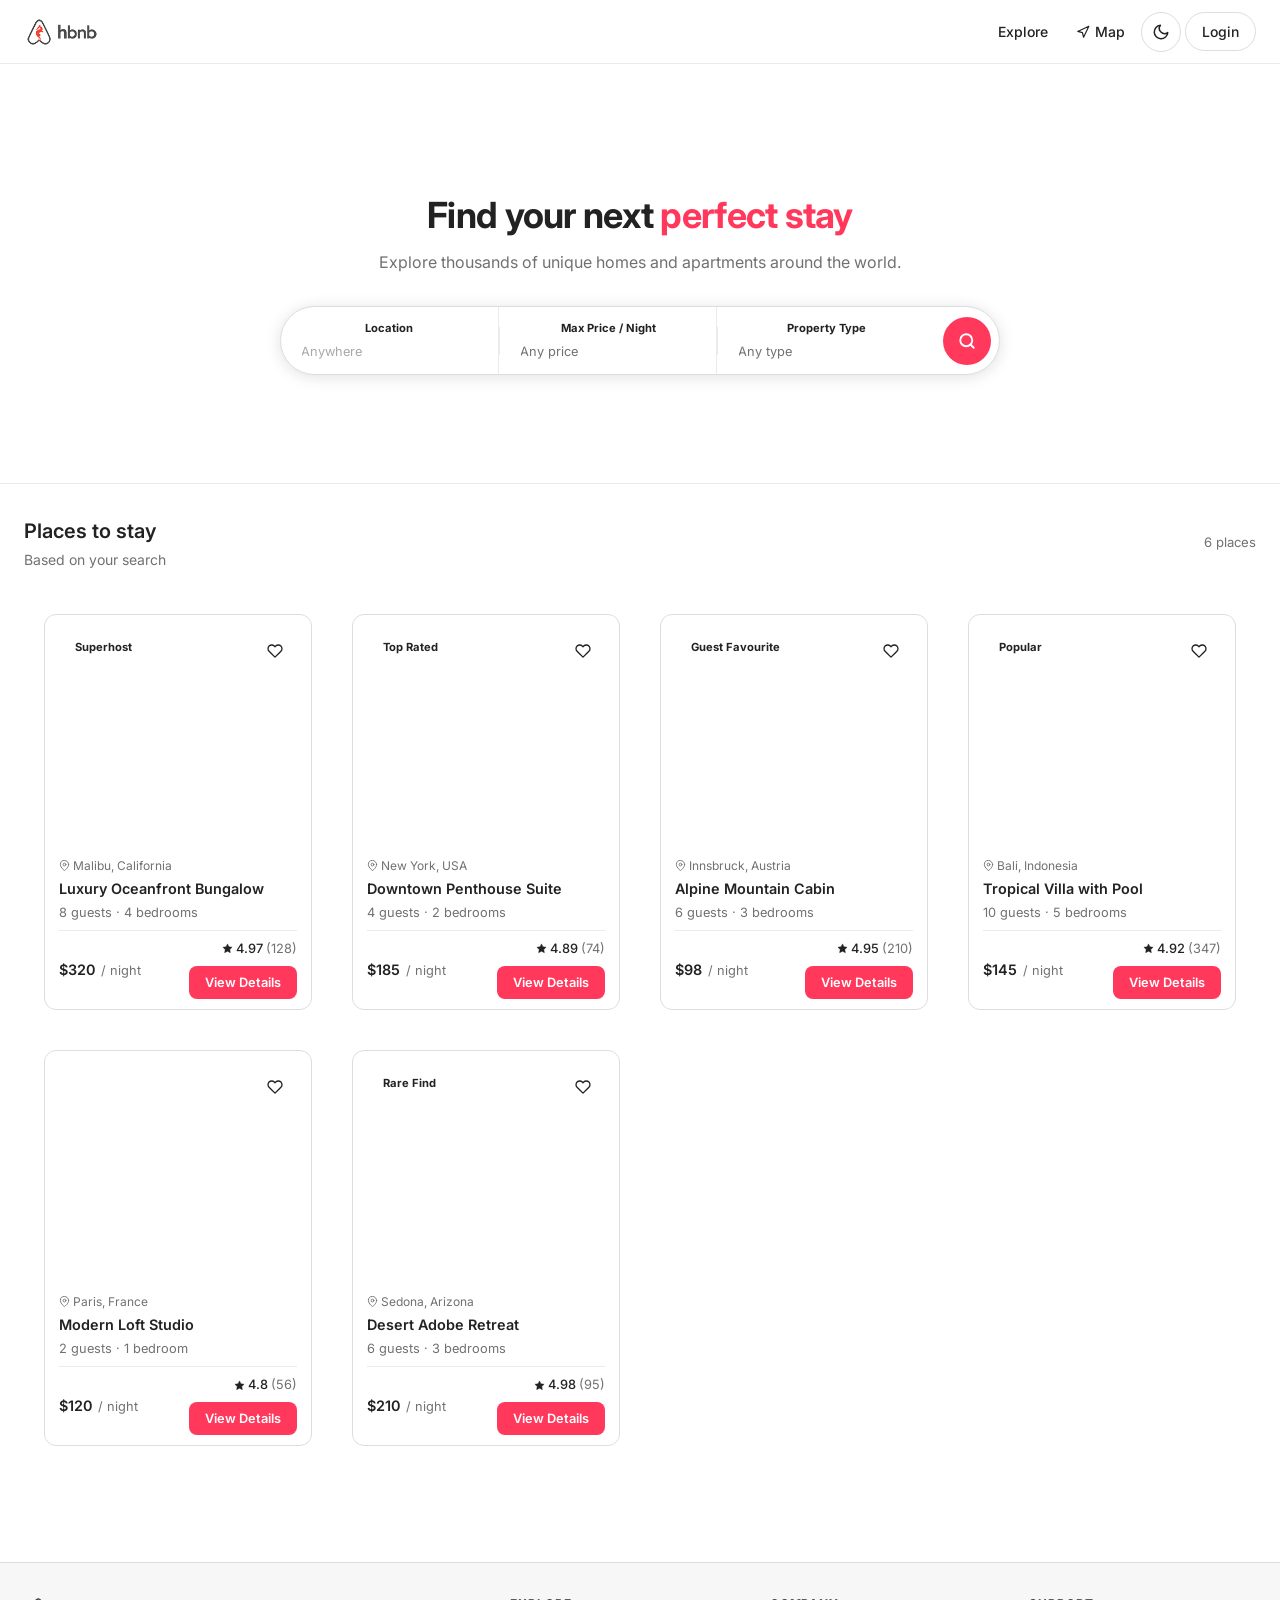
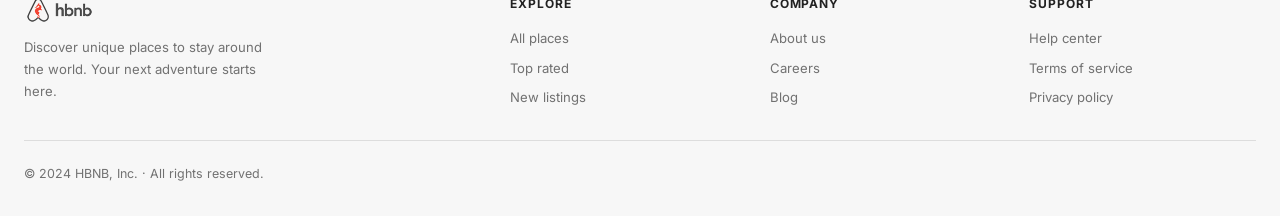
==== part4/index.html @ 0fd35850 "Add styles for Clean Airbnb-style Design System with Light and Dark Mode support and adding a map fe" ====
<!DOCTYPE html>
<html lang="en" data-theme="light">
<head>
    <meta charset="UTF-8">
    <meta name="viewport" content="width=device-width, initial-scale=1.0">
    <meta name="description" content="Discover and book unique places to stay around the world. Find your perfect vacation rental with HBNB.">
    <title>HBNB &mdash; Find Your Perfect Stay</title>
    <link rel="icon" type="image/png" href="images/icon.png">
    <link rel="stylesheet" href="styles.css">
</head>
<body>

    <!-- ===== HEADER ===== -->
    <header>
        <div class="header-inner">
            <a href="index.html" aria-label="HBNB Home">
                <img src="images/logo.png" alt="HBNB Logo" class="logo">
            </a>
            <nav aria-label="Main navigation">
                <a href="index.html">Explore</a>
                <a href="map.html" style="display:flex;align-items:center;gap:0.3rem;">
                    <svg xmlns="http://www.w3.org/2000/svg" width="14" height="14" viewBox="0 0 24 24" fill="none" stroke="currentColor" stroke-width="2" stroke-linecap="round" stroke-linejoin="round"><polygon points="3 11 22 2 13 21 11 13 3 11"/></svg>
                    Map
                </a>
                <button class="theme-toggle" id="theme-toggle" aria-label="Toggle dark mode" title="Toggle dark/light mode">
                    <!-- Sun / Moon icon swapped by JS -->
                    <svg id="icon-moon" xmlns="http://www.w3.org/2000/svg" width="18" height="18" viewBox="0 0 24 24" fill="none" stroke="currentColor" stroke-width="2" stroke-linecap="round" stroke-linejoin="round"><path d="M21 12.79A9 9 0 1 1 11.21 3 7 7 0 0 0 21 12.79z"/></svg>
                    <svg id="icon-sun" xmlns="http://www.w3.org/2000/svg" width="18" height="18" viewBox="0 0 24 24" fill="none" stroke="currentColor" stroke-width="2" stroke-linecap="round" stroke-linejoin="round" style="display:none;"><circle cx="12" cy="12" r="5"/><line x1="12" y1="1" x2="12" y2="3"/><line x1="12" y1="21" x2="12" y2="23"/><line x1="4.22" y1="4.22" x2="5.64" y2="5.64"/><line x1="18.36" y1="18.36" x2="19.78" y2="19.78"/><line x1="1" y1="12" x2="3" y2="12"/><line x1="21" y1="12" x2="23" y2="12"/><line x1="4.22" y1="19.78" x2="5.64" y2="18.36"/><line x1="18.36" y1="5.64" x2="19.78" y2="4.22"/></svg>
                </button>
                <a href="login.html" class="login-button">Login</a>
            </nav>
        </div>
    </header>

    <!-- ===== HERO ===== -->
    <section class="hero" aria-label="Search section">
        <!-- Low-opacity background image -->
        <div class="hero-bg" role="presentation" aria-hidden="true"></div>

        <div class="hero-content">
            <h1>Find your next <span>perfect stay</span></h1>
            <p>Explore thousands of unique homes and apartments around the world.</p>

            <!-- Centered Search / Filter Bar -->
            <section id="filter" aria-label="Search and filter places">
                <div class="filter-group">
                    <label for="location-filter">Location</label>
                    <input type="text" id="location-filter" placeholder="Anywhere" aria-label="Location">
                </div>
                <div class="filter-divider" role="separator"></div>
                <div class="filter-group">
                    <label for="price-filter">Max Price / Night</label>
                    <select id="price-filter" aria-label="Maximum price per night">
                        <option value="all">Any price</option>
                        <option value="50">Up to $50</option>
                        <option value="100">Up to $100</option>
                        <option value="200">Up to $200</option>
                        <option value="500">Up to $500</option>
                        <option value="1000">Up to $1,000</option>
                    </select>
                </div>
                <div class="filter-divider" role="separator"></div>
                <div class="filter-group">
                    <label for="type-filter">Property Type</label>
                    <select id="type-filter" aria-label="Property type">
                        <option value="all">Any type</option>
                        <option value="house">House</option>
                        <option value="apartment">Apartment</option>
                        <option value="villa">Villa</option>
                        <option value="cabin">Cabin</option>
                    </select>
                </div>
                <button class="filter-search-btn" id="search-btn" aria-label="Search places">
                    <svg xmlns="http://www.w3.org/2000/svg" width="18" height="18" viewBox="0 0 24 24" fill="none" stroke="currentColor" stroke-width="2.5" stroke-linecap="round" stroke-linejoin="round"><circle cx="11" cy="11" r="8"/><line x1="21" y1="21" x2="16.65" y2="16.65"/></svg>
                </button>
            </section>
        </div>
    </section>

    <!-- ===== MAIN PLACES LIST ===== -->
    <main>
        <div class="section-header">
            <div>
                <h2 class="section-title">Places to stay</h2>
                <p class="section-subtitle">Based on your search</p>
            </div>
            <div id="results-count" aria-live="polite" style="font-size:0.82rem; color:var(--text-secondary);"></div>
        </div>

        <section id="places-list" aria-label="List of available places">
            <!-- Populated by scripts.js -->
        </section>
    </main>

    <!-- ===== FOOTER ===== -->
    <footer>
        <div class="footer-inner">
            <div class="footer-top">
                <div class="footer-brand">
                    <img src="images/logo.png" alt="HBNB">
                    <p>Discover unique places to stay around the world. Your next adventure starts here.</p>
                </div>
                <div class="footer-col">
                    <h4>Explore</h4>
                    <ul>
                        <li><a href="index.html">All places</a></li>
                        <li><a href="#">Top rated</a></li>
                        <li><a href="#">New listings</a></li>
                    </ul>
                </div>
                <div class="footer-col">
                    <h4>Company</h4>
                    <ul>
                        <li><a href="#">About us</a></li>
                        <li><a href="#">Careers</a></li>
                        <li><a href="#">Blog</a></li>
                    </ul>
                </div>
                <div class="footer-col">
                    <h4>Support</h4>
                    <ul>
                        <li><a href="#">Help center</a></li>
                        <li><a href="#">Terms of service</a></li>
                        <li><a href="#">Privacy policy</a></li>
                    </ul>
                </div>
            </div>
            <div class="footer-bottom">
                <p class="footer-copyright">&copy; 2024 HBNB, Inc. &middot; All rights reserved.</p>
            </div>
        </div>
    </footer>

    <script src="scripts.js"></script>
</body>
</html>
---- part4/styles.css ----
/* ============================================
   HBNB — Clean Airbnb-style Design System
   Light Mode (default) + Dark Mode support
   ============================================ */

@import url('https://fonts.googleapis.com/css2?family=Inter:wght@300;400;500;600;700&display=swap');

/* ── Light Mode Variables (default) ── */
:root {
  --bg: #ffffff;
  --bg-secondary: #f7f7f7;
  --bg-tertiary: #ebebeb;
  --border: #dddddd;
  --border-light: #ebebeb;
  --text-primary: #222222;
  --text-secondary: #717171;
  --text-muted: #a8a8a8;
  --primary: #FF385C;
  --primary-hover: #E31C5F;
  --primary-text: #ffffff;
  --card-bg: #ffffff;
  --card-shadow: 0 1px 2px rgba(0,0,0,0.08), 0 4px 12px rgba(0,0,0,0.05);
  --card-shadow-hover: 0 2px 4px rgba(0,0,0,0.08), 0 8px 24px rgba(0,0,0,0.12);
  --nav-bg: #ffffff;
  --nav-border: rgba(0,0,0,0.08);
  --input-bg: #ffffff;
  --input-border: #b0b0b0;
  --input-focus: #222222;
  --toggle-bg: #f7f7f7;
  --toggle-border: #dddddd;
  --toggle-icon: '☀️';
  --footer-bg: #f7f7f7;
  --section-bg: #ffffff;
  --badge-bg: #f7f7f7;
  --badge-border: #dddddd;
  --link-color: #222222;
  --overlay: rgba(0,0,0,0.08);
}

/* ── Dark Mode Variables ── */
[data-theme="dark"] {
  --bg: #121212;
  --bg-secondary: #1e1e1e;
  --bg-tertiary: #2a2a2a;
  --border: #383838;
  --border-light: #2a2a2a;
  --text-primary: #f2f2f2;
  --text-secondary: #a8a8a8;
  --text-muted: #6e6e6e;
  --primary: #FF385C;
  --primary-hover: #ff5070;
  --primary-text: #ffffff;
  --card-bg: #1e1e1e;
  --card-shadow: 0 1px 2px rgba(0,0,0,0.3), 0 4px 12px rgba(0,0,0,0.2);
  --card-shadow-hover: 0 2px 4px rgba(0,0,0,0.4), 0 8px 24px rgba(0,0,0,0.3);
  --nav-bg: #121212;
  --nav-border: rgba(255,255,255,0.1);
  --input-bg: #1e1e1e;
  --input-border: #555555;
  --input-focus: #f2f2f2;
  --toggle-bg: #2a2a2a;
  --toggle-border: #383838;
  --footer-bg: #1e1e1e;
  --section-bg: #1e1e1e;
  --badge-bg: #2a2a2a;
  --badge-border: #383838;
  --link-color: #f2f2f2;
  --overlay: rgba(255,255,255,0.06);
}

/* ── Reset ── */
*, *::before, *::after {
  box-sizing: border-box;
  margin: 0;
  padding: 0;
}

html { scroll-behavior: smooth; }

body {
  font-family: 'Inter', -apple-system, BlinkMacSystemFont, 'Segoe UI', sans-serif;
  background: var(--bg);
  color: var(--text-primary);
  font-size: 14px;
  line-height: 1.5;
  transition: background 0.25s ease, color 0.25s ease;
}

a {
  text-decoration: none;
  color: inherit;
}

img {
  max-width: 100%;
  display: block;
}

/* ── Scrollbar ── */
::-webkit-scrollbar { width: 6px; }
::-webkit-scrollbar-track { background: var(--bg-secondary); }
::-webkit-scrollbar-thumb { background: var(--border); border-radius: 3px; }
::-webkit-scrollbar-thumb:hover { background: var(--text-secondary); }

/* ════════════════════════════════════════════
   HEADER / NAVBAR
   ════════════════════════════════════════════ */
header {
  position: sticky;
  top: 0;
  z-index: 1000;
  background: var(--nav-bg);
  border-bottom: 1px solid var(--nav-border);
  padding: 0 1.5rem;
  height: 64px;
  display: flex;
  align-items: center;
  transition: background 0.25s ease, border-color 0.25s ease;
}

.header-inner {
  max-width: 1280px;
  margin: 0 auto;
  width: 100%;
  display: flex;
  align-items: center;
  justify-content: space-between;
  gap: 1rem;
}

/* Logo */
.logo {
  height: 32px;
  width: auto;
  transition: opacity 0.2s;
}

.logo:hover { opacity: 0.8; }

/* Nav links */
nav {
  display: flex;
  align-items: center;
  gap: 0.25rem;
}

nav a {
  color: var(--text-primary);
  font-size: 0.875rem;
  font-weight: 500;
  padding: 0.5rem 0.75rem;
  border-radius: 24px;
  transition: background 0.2s;
  white-space: nowrap;
}

nav a:hover {
  background: var(--bg-tertiary);
}

/* Login button — Airbnb style border button */
.login-button {
  border: 1px solid var(--border) !important;
  border-radius: 24px !important;
  padding: 0.5rem 1rem !important;
  font-weight: 500 !important;
  font-size: 0.875rem !important;
  background: var(--card-bg) !important;
  color: var(--text-primary) !important;
  transition: box-shadow 0.2s !important;
}

.login-button:hover {
  box-shadow: var(--card-shadow) !important;
  background: var(--card-bg) !important;
}

/* ── Dark/Light Mode Toggle ── */
.theme-toggle {
  display: flex;
  align-items: center;
  justify-content: center;
  width: 40px;
  height: 40px;
  border-radius: 50%;
  border: 1px solid var(--border);
  background: var(--card-bg);
  cursor: pointer;
  font-size: 1rem;
  transition: box-shadow 0.2s, background 0.25s;
  flex-shrink: 0;
  line-height: 1;
  color: var(--text-primary);
}

.theme-toggle:hover {
  box-shadow: var(--card-shadow);
}

/* ════════════════════════════════════════════
   HERO SECTION (index.html)
   ════════════════════════════════════════════ */
.hero {
  position: relative;
  min-height: 420px;
  display: flex;
  align-items: center;
  justify-content: center;
  overflow: hidden;
  border-bottom: 1px solid var(--border-light);
  padding: 4rem 1.5rem 3rem;
  text-align: center;
}

/* Background image with low opacity */
.hero-bg {
  position: absolute;
  inset: 0;
  background-image: url('https://images.unsplash.com/photo-1564013799919-ab600027ffc6?w=1600&q=80');
  background-size: cover;
  background-position: center;
  opacity: 0.18;
  transition: opacity 0.25s;
}

[data-theme="dark"] .hero-bg {
  opacity: 0.12;
}

.hero-content {
  position: relative;
  z-index: 1;
  max-width: 780px;
  margin: 0 auto;
  width: 100%;
  display: flex;
  flex-direction: column;
  align-items: center;
}

.hero h1 {
  font-size: 2.25rem;
  font-weight: 700;
  color: var(--text-primary);
  margin-bottom: 0.5rem;
  letter-spacing: -0.02em;
}

.hero h1 span {
  color: var(--primary);
}

.hero p {
  font-size: 1rem;
  color: var(--text-secondary);
  margin-bottom: 2rem;
}

/* ── Filter / Search Bar ── */
#filter {
  display: flex;
  align-items: center;
  border: 1px solid var(--border);
  border-radius: 40px;
  background: var(--card-bg);
  box-shadow: 0 2px 16px rgba(0,0,0,0.12);
  max-width: 720px;
  width: 100%;
  overflow: hidden;
  transition: box-shadow 0.2s;
}

#filter:hover {
  box-shadow: 0 4px 24px rgba(0,0,0,0.18);
}

.filter-group {
  flex: 1;
  padding: 0.85rem 1.25rem;
  min-width: 0;
  position: relative;
}

.filter-group:not(:last-of-type) {
  border-right: 1px solid var(--border-light);
}

.filter-group label {
  display: block;
  font-size: 0.7rem;
  font-weight: 700;
  color: var(--text-primary);
  text-transform: none;
  letter-spacing: 0;
  margin-bottom: 0.15rem;
}

#price-filter,
#location-filter,
#type-filter {
  background: transparent;
  border: none;
  color: var(--text-secondary);
  font-size: 0.8rem;
  font-weight: 400;
  font-family: 'Inter', sans-serif;
  outline: none;
  width: 100%;
  cursor: pointer;
  -webkit-appearance: none;
  appearance: none;
  padding: 0;
}

#price-filter option,
#type-filter option {
  background: var(--card-bg);
  color: var(--text-primary);
}

.filter-divider {
  width: 1px;
  height: 28px;
  background: var(--border-light);
  flex-shrink: 0;
}

.filter-search-btn {
  background: var(--primary);
  border: none;
  color: #fff;
  width: 48px;
  height: 48px;
  border-radius: 50%;
  display: flex;
  align-items: center;
  justify-content: center;
  cursor: pointer;
  transition: background 0.2s;
  flex-shrink: 0;
  margin: 0 0.5rem;
  font-size: 1rem;
}

.filter-search-btn:hover {
  background: var(--primary-hover);
}

/* ════════════════════════════════════════════
   MAIN CONTENT WRAPPER
   ════════════════════════════════════════════ */
main {
  max-width: 1280px;
  margin: 0 auto;
  padding: 2rem 1.5rem;
}

.section-header {
  display: flex;
  align-items: center;
  justify-content: space-between;
  margin-bottom: 1.5rem;
}

.section-title {
  font-size: 1.25rem;
  font-weight: 600;
  color: var(--text-primary);
}

.section-subtitle {
  font-size: 0.875rem;
  color: var(--text-secondary);
  margin-top: 0.2rem;
}

/* ════════════════════════════════════════════
   PLACE CARDS  (index.html)
   ════════════════════════════════════════════ */
#places-list {
  display: grid;
  grid-template-columns: repeat(auto-fill, minmax(280px, 1fr));
  gap: 0;
}

.place-card {
  background: var(--card-bg);
  border-radius: 12px;
  overflow: hidden;
  margin: 20px;
  padding: 10px;
  border: 1px solid var(--border);
  transition: box-shadow 0.2s, transform 0.2s;
  cursor: pointer;
  position: relative;
}

.place-card:hover {
  box-shadow: var(--card-shadow-hover);
  transform: translateY(-2px);
}

.place-card-image {
  position: relative;
  width: 100%;
  height: 220px;
  overflow: hidden;
  border-radius: 8px;
  margin-bottom: 0.75rem;
}

.place-card-image img {
  width: 100%;
  height: 100%;
  object-fit: cover;
  transition: transform 0.35s ease;
}

.place-card:hover .place-card-image img {
  transform: scale(1.03);
}

.place-card-badge {
  position: absolute;
  top: 10px;
  left: 10px;
  background: #ffffff;
  color: var(--text-primary);
  font-size: 0.7rem;
  font-weight: 700;
  padding: 0.25rem 0.6rem;
  border-radius: 4px;
}

.place-card-wishlist {
  position: absolute;
  top: 10px;
  right: 10px;
  background: rgba(255,255,255,0.85);
  border: none;
  cursor: pointer;
  width: 32px;
  height: 32px;
  border-radius: 50%;
  display: flex;
  align-items: center;
  justify-content: center;
  transition: background 0.2s, transform 0.2s;
  color: var(--text-primary);
}

.place-card-wishlist:hover {
  background: #fff;
  transform: scale(1.1);
}

.place-card-body {
  padding: 0 0.25rem;
}

.place-card-location {
  font-size: 0.75rem;
  color: var(--text-secondary);
  margin-bottom: 0.2rem;
}

.place-card-name {
  font-size: 0.9rem;
  font-weight: 600;
  color: var(--text-primary);
  margin-bottom: 0.2rem;
  white-space: nowrap;
  overflow: hidden;
  text-overflow: ellipsis;
}

.place-card-meta {
  font-size: 0.8rem;
  color: var(--text-secondary);
  margin-bottom: 0.5rem;
}

.place-card-footer {
  display: flex;
  align-items: center;
  justify-content: space-between;
  padding-top: 0.5rem;
  border-top: 1px solid var(--border-light);
}

.place-card-price .price-amount {
  font-size: 0.9rem;
  font-weight: 600;
  color: var(--text-primary);
}

.place-card-price .price-period {
  font-size: 0.8rem;
  color: var(--text-secondary);
  margin-left: 2px;
}

.place-card-rating {
  font-size: 0.8rem;
  font-weight: 500;
  color: var(--text-primary);
  display: flex;
  align-items: center;
  gap: 0.2rem;
}

.details-button {
  background: var(--primary);
  color: #ffffff;
  border: none;
  padding: 0.45rem 1rem;
  border-radius: 8px;
  font-size: 0.8rem;
  font-weight: 600;
  cursor: pointer;
  transition: background 0.2s;
  font-family: 'Inter', sans-serif;
  text-decoration: none;
  display: inline-block;
}

.details-button:hover {
  background: var(--primary-hover);
}

/* ════════════════════════════════════════════
   PLACE DETAILS (place.html)
   ════════════════════════════════════════════ */
.place-hero {
  width: 100%;
  height: 400px;
  border-radius: 12px;
  overflow: hidden;
  margin-bottom: 2rem;
  position: relative;
}

.place-hero img {
  width: 100%;
  height: 100%;
  object-fit: cover;
}

.place-hero-overlay {
  position: absolute;
  inset: 0;
  background: linear-gradient(to top, rgba(0,0,0,0.5) 0%, transparent 55%);
}

.place-hero-content {
  position: absolute;
  bottom: 1.5rem;
  left: 1.5rem;
  right: 1.5rem;
}

.place-hero-content h1 {
  font-size: 1.75rem;
  font-weight: 700;
  color: #ffffff;
  margin-bottom: 0.5rem;
}

.place-hero-badges {
  display: flex;
  gap: 0.5rem;
  flex-wrap: wrap;
}

.place-badge {
  background: rgba(255,255,255,0.2);
  border: 1px solid rgba(255,255,255,0.35);
  color: #ffffff;
  padding: 0.25rem 0.65rem;
  border-radius: 20px;
  font-size: 0.75rem;
  font-weight: 500;
}

/* Two-col layout */
.place-layout {
  display: grid;
  grid-template-columns: 1fr 380px;
  gap: 3rem;
  align-items: start;
}

/* Details card */
.place-details {
  background: var(--card-bg);
  border: 1px solid var(--border);
  border-radius: 12px;
  margin: 20px 20px 20px 0;
  padding: 10px;
  transition: background 0.25s;
}

.place-info {
  display: flex;
  flex-direction: column;
}

.place-info-section {
  padding: 1.5rem;
  border-bottom: 1px solid var(--border-light);
}

.place-info-section:last-child {
  border-bottom: none;
}

.place-info-section h2 {
  font-size: 1rem;
  font-weight: 600;
  color: var(--text-primary);
  margin-bottom: 1rem;
}

.host-info {
  display: flex;
  align-items: center;
  gap: 0.85rem;
}

.host-avatar-placeholder {
  width: 48px;
  height: 48px;
  border-radius: 50%;
  background: var(--primary);
  display: flex;
  align-items: center;
  justify-content: center;
  font-size: 1.1rem;
  font-weight: 700;
  color: #fff;
  flex-shrink: 0;
}

.host-name {
  font-weight: 600;
  font-size: 0.9rem;
  color: var(--text-primary);
}

.host-meta {
  font-size: 0.8rem;
  color: var(--text-secondary);
  margin-top: 0.15rem;
}

.description-text {
  font-size: 0.875rem;
  color: var(--text-secondary);
  line-height: 1.7;
}

.amenities-grid {
  display: grid;
  grid-template-columns: repeat(auto-fill, minmax(160px, 1fr));
  gap: 0.5rem;
}

.amenity-item {
  display: flex;
  align-items: center;
  gap: 0.6rem;
  padding: 0.7rem 0.85rem;
  background: var(--bg-secondary);
  border: 1px solid var(--border-light);
  border-radius: 8px;
  font-size: 0.82rem;
  font-weight: 500;
  color: var(--text-primary);
  transition: background 0.2s, border-color 0.2s;
}

.amenity-item:hover {
  background: var(--bg-tertiary);
  border-color: var(--border);
}

.amenity-item img {
  width: 18px;
  height: 18px;
  object-fit: contain;
}

.amenity-icon { font-size: 1rem; }

/* Quick info grid */
.overview-grid {
  display: grid;
  grid-template-columns: repeat(auto-fill, minmax(130px, 1fr));
  gap: 0.75rem;
}

.overview-item {
  background: var(--bg-secondary);
  border: 1px solid var(--border-light);
  border-radius: 8px;
  padding: 1rem;
  text-align: center;
  transition: background 0.25s;
}

.overview-item-icon { font-size: 1.4rem; margin-bottom: 0.4rem; }
.overview-item-value { font-weight: 600; font-size: 0.875rem; color: var(--text-primary); }
.overview-item-label { font-size: 0.72rem; color: var(--text-secondary); margin-top: 0.15rem; }

/* ── Booking Sidebar ── */
.booking-card {
  background: var(--card-bg);
  border: 1px solid var(--border);
  border-radius: 12px;
  padding: 1.5rem;
  position: sticky;
  top: 80px;
  box-shadow: var(--card-shadow);
  transition: background 0.25s, border-color 0.25s;
}

.booking-price {
  font-size: 1.5rem;
  font-weight: 700;
  color: var(--text-primary);
  margin-bottom: 0.2rem;
}

.booking-price span {
  font-size: 0.9rem;
  font-weight: 400;
  color: var(--text-secondary);
}

.booking-rating {
  display: flex;
  align-items: center;
  gap: 0.4rem;
  font-size: 0.82rem;
  color: var(--text-secondary);
  margin-bottom: 1.25rem;
  padding-bottom: 1.25rem;
  border-bottom: 1px solid var(--border-light);
}

.stars { color: #222222; font-size: 0.8rem; }
[data-theme="dark"] .stars { color: #f2f2f2; }

.booking-features {
  display: flex;
  flex-direction: column;
  gap: 0.6rem;
  margin-bottom: 1.25rem;
}

.booking-feature {
  display: flex;
  justify-content: space-between;
  font-size: 0.82rem;
  color: var(--text-secondary);
}

.booking-feature span:last-child {
  font-weight: 600;
  color: var(--text-primary);
}

.booking-total {
  display: flex;
  justify-content: space-between;
  font-size: 0.9rem;
  font-weight: 700;
  color: var(--text-primary);
  padding-top: 0.75rem;
  border-top: 1px solid var(--border-light);
  margin-bottom: 1.25rem;
}

.book-button {
  width: 100%;
  background: var(--primary);
  color: #fff;
  border: none;
  padding: 1rem;
  border-radius: 8px;
  font-size: 0.95rem;
  font-weight: 600;
  cursor: pointer;
  transition: background 0.2s;
  font-family: 'Inter', sans-serif;
  text-align: center;
  display: block;
  text-decoration: none;
}

.book-button:hover { background: var(--primary-hover); }

.booking-note {
  text-align: center;
  font-size: 0.75rem;
  color: var(--text-secondary);
  margin-top: 0.75rem;
}

/* ════════════════════════════════════════════
   REVIEWS  (place.html)
   ════════════════════════════════════════════ */
#reviews { margin-top: 2.5rem; }

.reviews-header {
  display: flex;
  align-items: center;
  gap: 0.75rem;
  margin-bottom: 1.5rem;
}

.reviews-header h2 {
  font-size: 1.15rem;
  font-weight: 600;
  color: var(--text-primary);
}

.reviews-count {
  font-size: 0.8rem;
  color: var(--text-secondary);
  font-weight: 500;
}

.reviews-grid {
  display: grid;
  grid-template-columns: repeat(auto-fill, minmax(280px, 1fr));
  gap: 0;
}

.review-card {
  background: var(--card-bg);
  border: 1px solid var(--border);
  border-radius: 12px;
  padding: 10px;
  margin: 20px;
  transition: background 0.25s, border-color 0.25s;
}

.review-card:hover {
  box-shadow: var(--card-shadow);
}

.review-card-header {
  display: flex;
  align-items: center;
  gap: 0.75rem;
  margin-bottom: 0.75rem;
  padding: 0.5rem;
}

.reviewer-avatar {
  width: 40px;
  height: 40px;
  border-radius: 50%;
  background: var(--primary);
  display: flex;
  align-items: center;
  justify-content: center;
  font-weight: 700;
  font-size: 0.9rem;
  color: #fff;
  flex-shrink: 0;
}

.reviewer-name {
  font-weight: 600;
  font-size: 0.875rem;
  color: var(--text-primary);
}

.reviewer-date {
  font-size: 0.75rem;
  color: var(--text-secondary);
  margin-top: 0.1rem;
}

.review-rating {
  font-size: 0.8rem;
  color: #222222;
  margin-bottom: 0.5rem;
  padding: 0 0.5rem;
}

[data-theme="dark"] .review-rating { color: #f2f2f2; }

.review-text {
  font-size: 0.82rem;
  color: var(--text-secondary);
  line-height: 1.65;
  padding: 0 0.5rem 0.5rem;
}

/* ════════════════════════════════════════════
   ADD REVIEW SECTION (place.html inline)
   ════════════════════════════════════════════ */
.add-review {
  margin: 20px;
  padding: 10px;
  border: 1px solid var(--border);
  border-radius: 12px;
  background: var(--card-bg);
  margin-top: 2rem;
  transition: background 0.25s, border-color 0.25s;
}

.add-review h2 {
  font-size: 1.1rem;
  font-weight: 600;
  color: var(--text-primary);
  margin-bottom: 1.25rem;
  padding: 0.5rem;
}

.form {
  display: flex;
  flex-direction: column;
  gap: 1rem;
  padding: 0 0.5rem 0.5rem;
}

/* ════════════════════════════════════════════
   FORM ELEMENTS  (shared)
   ════════════════════════════════════════════ */
.form-group {
  display: flex;
  flex-direction: column;
  gap: 0.4rem;
}

label {
  font-size: 0.8rem;
  font-weight: 600;
  color: var(--text-primary);
  text-transform: none;
  letter-spacing: 0;
}

input[type="email"],
input[type="password"],
input[type="text"],
textarea,
select,
.form-group input,
.form-group textarea,
.form-group select {
  background: var(--input-bg);
  border: 1px solid var(--input-border);
  border-radius: 8px;
  color: var(--text-primary);
  font-size: 0.875rem;
  font-family: 'Inter', sans-serif;
  padding: 0.75rem 1rem;
  transition: border-color 0.2s;
  width: 100%;
  outline: none;
  resize: vertical;
}

input:focus,
textarea:focus,
select:focus,
.form-group input:focus,
.form-group textarea:focus,
.form-group select:focus {
  border-color: var(--input-focus);
}

input::placeholder,
textarea::placeholder {
  color: var(--text-muted);
}

select option {
  background: var(--card-bg);
  color: var(--text-primary);
}

button[type="submit"],
.submit-btn {
  background: var(--primary);
  color: #fff;
  border: none;
  padding: 0.8rem 1.75rem;
  border-radius: 8px;
  font-size: 0.875rem;
  font-weight: 600;
  cursor: pointer;
  font-family: 'Inter', sans-serif;
  transition: background 0.2s;
  display: inline-block;
  min-width: 140px;
}

button[type="submit"]:hover,
.submit-btn:hover {
  background: var(--primary-hover);
}

/* ════════════════════════════════════════════
   LOGIN PAGE
   ════════════════════════════════════════════ */
.login-page {
  min-height: calc(100vh - 64px);
  background: var(--bg-secondary);
  display: flex;
  flex-direction: column;
  align-items: center;
  justify-content: center;
  padding: 2rem;
}

.login-container {
  width: 100%;
  max-width: 420px;
}

.login-logo-wrap {
  text-align: center;
  margin-bottom: 1.5rem;
}

.login-logo-wrap img {
  height: 36px;
  margin: 0 auto;
}

.login-card {
  background: var(--card-bg);
  border: 1px solid var(--border);
  border-radius: 12px;
  padding: 2rem;
  box-shadow: var(--card-shadow);
  transition: background 0.25s, border-color 0.25s;
}

#login-form h2 {
  font-size: 1.35rem;
  font-weight: 700;
  text-align: center;
  margin-bottom: 0.35rem;
  color: var(--text-primary);
}

.login-subtitle {
  text-align: center;
  color: var(--text-secondary);
  font-size: 0.82rem;
  margin-bottom: 1.5rem;
}

.login-form-fields {
  display: flex;
  flex-direction: column;
  gap: 1rem;
}

.login-divider {
  display: flex;
  align-items: center;
  gap: 0.75rem;
  margin: 1.25rem 0;
  color: var(--text-muted);
  font-size: 0.78rem;
}

.login-divider::before,
.login-divider::after {
  content: '';
  flex: 1;
  height: 1px;
  background: var(--border);
}

.social-login-grid {
  display: grid;
  grid-template-columns: 1fr 1fr;
  gap: 0.75rem;
}

.social-btn {
  background: var(--card-bg);
  border: 1px solid var(--border);
  color: var(--text-primary);
  padding: 0.7rem;
  border-radius: 8px;
  font-size: 0.82rem;
  font-weight: 600;
  cursor: pointer;
  transition: background 0.2s, box-shadow 0.2s;
  font-family: 'Inter', sans-serif;
  display: flex;
  align-items: center;
  justify-content: center;
  gap: 0.4rem;
}

.social-btn:hover {
  background: var(--bg-tertiary);
  box-shadow: var(--card-shadow);
}

.login-footer {
  text-align: center;
  margin-top: 1.25rem;
  font-size: 0.82rem;
  color: var(--text-secondary);
}

.login-footer a {
  color: var(--primary);
  font-weight: 600;
  text-decoration: underline;
  text-underline-offset: 2px;
}

/* ════════════════════════════════════════════
   ADD REVIEW PAGE  (add_review.html)
   ════════════════════════════════════════════ */
.review-page-wrapper {
  max-width: 680px;
  margin: 2.5rem auto;
  padding: 0 1.5rem;
}

.review-page-header {
  margin-bottom: 2rem;
}

.review-page-header h1 {
  font-size: 1.5rem;
  font-weight: 700;
  margin-bottom: 0.35rem;
  color: var(--text-primary);
}

.review-page-header p {
  color: var(--text-secondary);
  font-size: 0.875rem;
}

.review-form-card {
  background: var(--card-bg);
  border: 1px solid var(--border);
  border-radius: 12px;
  padding: 2rem;
  transition: background 0.25s, border-color 0.25s;
}

/* Star rating */
.star-rating-input {
  display: flex;
  flex-direction: row-reverse;
  gap: 0.25rem;
  justify-content: flex-end;
}

.star-rating-input input { display: none; }

.star-rating-input label {
  font-size: 1.75rem;
  cursor: pointer;
  color: var(--border);
  transition: color 0.15s;
  text-transform: none;
  letter-spacing: 0;
  line-height: 1;
}

.star-rating-input input:checked ~ label,
.star-rating-input label:hover,
.star-rating-input label:hover ~ label {
  color: #FFB800;
}

/* Property context card */
.place-context-card {
  background: var(--bg-secondary);
  border: 1px solid var(--border);
  border-radius: 10px;
  padding: 1rem;
  margin-bottom: 1.75rem;
  display: flex;
  align-items: center;
  gap: 1rem;
  transition: background 0.25s;
}

.place-context-card img {
  width: 72px;
  height: 72px;
  object-fit: cover;
  border-radius: 8px;
  flex-shrink: 0;
}

.place-context-label {
  font-size: 0.7rem;
  font-weight: 700;
  text-transform: uppercase;
  letter-spacing: 0.06em;
  color: var(--text-muted);
  margin-bottom: 0.2rem;
}

.place-context-name {
  font-weight: 700;
  font-size: 0.95rem;
  color: var(--text-primary);
}

.place-context-loc {
  font-size: 0.78rem;
  color: var(--text-secondary);
  margin-top: 0.15rem;
}

/* Guidelines box */
.review-guidelines {
  margin-top: 1.25rem;
  padding: 1rem 1.25rem;
  background: var(--bg-secondary);
  border: 1px solid var(--border-light);
  border-radius: 8px;
  font-size: 0.78rem;
  color: var(--text-secondary);
  line-height: 1.6;
}

.review-guidelines strong {
  color: var(--text-primary);
  display: block;
  margin-bottom: 0.3rem;
  font-size: 0.8rem;
}

/* ════════════════════════════════════════════
   FOOTER
   ════════════════════════════════════════════ */
footer {
  background: var(--footer-bg);
  border-top: 1px solid var(--border);
  margin-top: 4rem;
  padding: 2rem 1.5rem;
  transition: background 0.25s, border-color 0.25s;
}

.footer-inner {
  max-width: 1280px;
  margin: 0 auto;
}

.footer-top {
  display: grid;
  grid-template-columns: 2fr 1fr 1fr 1fr;
  gap: 2rem;
  padding-bottom: 2rem;
  border-bottom: 1px solid var(--border);
  margin-bottom: 1.5rem;
}

.footer-brand img { height: 30px; margin-bottom: 0.75rem; }

.footer-brand p {
  font-size: 0.82rem;
  color: var(--text-secondary);
  line-height: 1.65;
  max-width: 240px;
}

.footer-col h4 {
  font-size: 0.75rem;
  font-weight: 700;
  text-transform: uppercase;
  letter-spacing: 0.08em;
  color: var(--text-primary);
  margin-bottom: 0.85rem;
}

.footer-col ul {
  list-style: none;
  display: flex;
  flex-direction: column;
  gap: 0.5rem;
}

.footer-col ul li a {
  font-size: 0.82rem;
  color: var(--text-secondary);
  transition: color 0.2s;
}

.footer-col ul li a:hover { color: var(--text-primary); }

.footer-bottom {
  display: flex;
  align-items: center;
  justify-content: space-between;
  flex-wrap: wrap;
  gap: 1rem;
}

.footer-copyright {
  font-size: 0.78rem;
  color: var(--text-secondary);
}

/* ════════════════════════════════════════════
   EMPTY STATE
   ════════════════════════════════════════════ */
.empty-state {
  text-align: center;
  padding: 4rem 2rem;
  color: var(--text-secondary);
  grid-column: 1 / -1;
}

.empty-state-icon { font-size: 3rem; display: block; margin-bottom: 0.75rem; }

.empty-state h3 {
  font-size: 1.1rem;
  font-weight: 600;
  margin-bottom: 0.35rem;
  color: var(--text-primary);
}

/* ════════════════════════════════════════════
   UTILITIES
   ════════════════════════════════════════════ */
.text-primary-color { color: var(--primary); }

.badge-pill {
  display: inline-block;
  padding: 0.2rem 0.6rem;
  border-radius: 20px;
  font-size: 0.72rem;
  font-weight: 600;
  background: var(--badge-bg);
  border: 1px solid var(--badge-border);
  color: var(--text-primary);
}

/* ════════════════════════════════════════════
   RESPONSIVE
   ════════════════════════════════════════════ */
@media (max-width: 1024px) {
  .place-layout {
    grid-template-columns: 1fr;
  }
  .booking-card { position: static; }
  .footer-top { grid-template-columns: 1fr 1fr; }
}

@media (max-width: 768px) {
  header { padding: 0 1rem; }

  .hero { padding: 2rem 1rem 1.5rem; }
  .hero h1 { font-size: 1.5rem; }

  #filter {
    flex-direction: column;
    border-radius: 12px;
    max-width: 100%;
  }
  .filter-group { border-right: none !important; border-bottom: 1px solid var(--border-light); }
  .filter-group:last-of-type { border-bottom: none; }
  .filter-divider { display: none; }
  .filter-search-btn { width: 100%; height: 44px; border-radius: 8px; margin: 0.5rem; width: calc(100% - 1rem); }

  main { padding: 1.25rem 1rem; }

  #places-list { grid-template-columns: 1fr; }
  .place-card { margin: 10px 0; }
  .review-card { margin: 10px 0; }
  .place-details { margin: 0; }
  .add-review { margin: 1.5rem 0 0; }

  .footer-top { grid-template-columns: 1fr; gap: 1.25rem; }
  .footer-bottom { flex-direction: column; align-items: flex-start; }

  .place-hero { height: 260px; }
  .place-hero-content h1 { font-size: 1.25rem; }
}

@media (max-width: 480px) {
  .hero h1 { font-size: 1.3rem; }
  .login-card { padding: 1.5rem; }
  .review-form-card { padding: 1.25rem; }
  .social-login-grid { grid-template-columns: 1fr; }
}
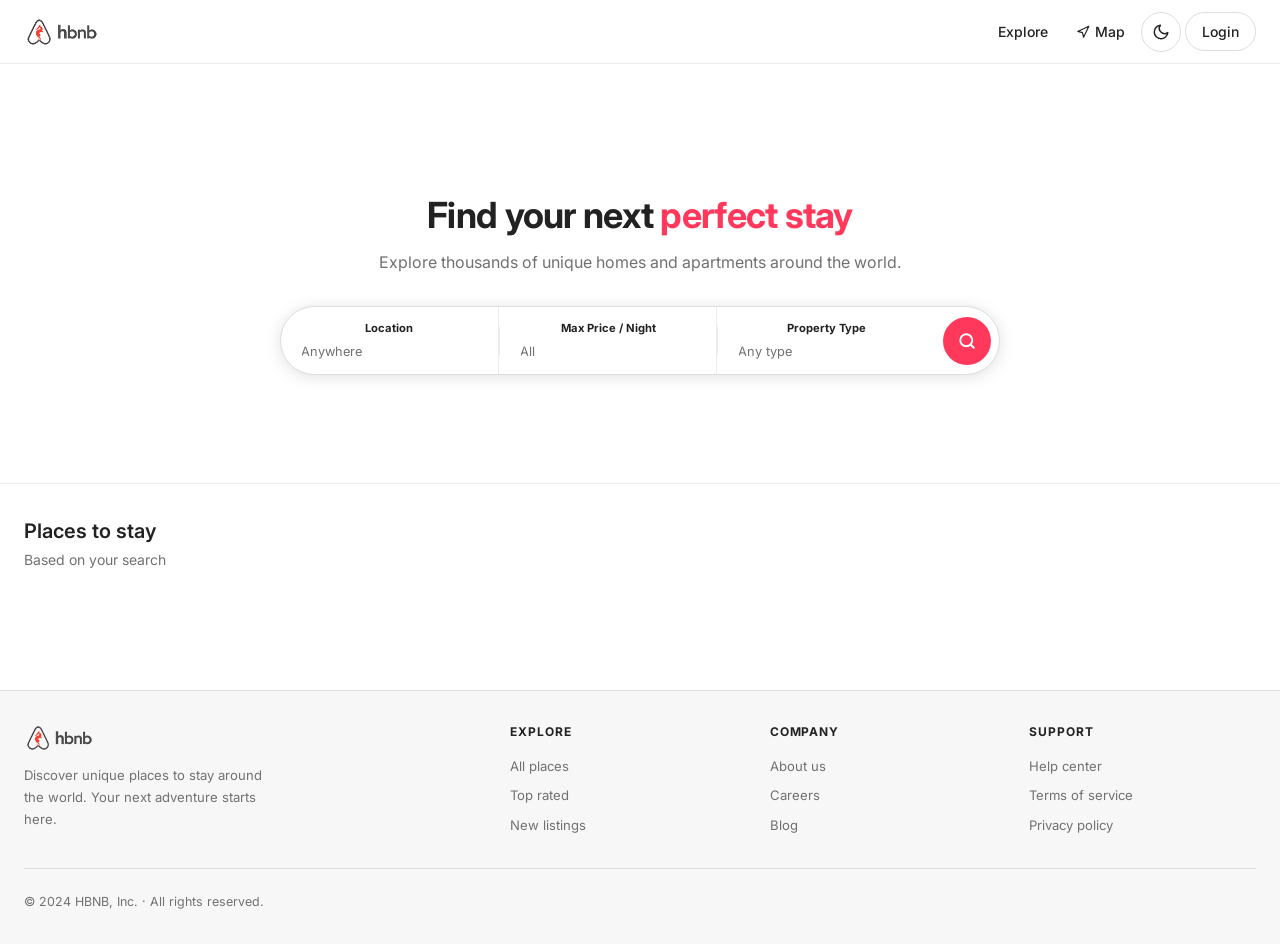
==== commit ea8c7087: "feat: add user registration page, enable CORS, and implement admin-only delete functionality" ====
--- a/part4/index.html
+++ b/part4/index.html
@@ -27,7 +27,19 @@
                     <svg id="icon-moon" xmlns="http://www.w3.org/2000/svg" width="18" height="18" viewBox="0 0 24 24" fill="none" stroke="currentColor" stroke-width="2" stroke-linecap="round" stroke-linejoin="round"><path d="M21 12.79A9 9 0 1 1 11.21 3 7 7 0 0 0 21 12.79z"/></svg>
                     <svg id="icon-sun" xmlns="http://www.w3.org/2000/svg" width="18" height="18" viewBox="0 0 24 24" fill="none" stroke="currentColor" stroke-width="2" stroke-linecap="round" stroke-linejoin="round" style="display:none;"><circle cx="12" cy="12" r="5"/><line x1="12" y1="1" x2="12" y2="3"/><line x1="12" y1="21" x2="12" y2="23"/><line x1="4.22" y1="4.22" x2="5.64" y2="5.64"/><line x1="18.36" y1="18.36" x2="19.78" y2="19.78"/><line x1="1" y1="12" x2="3" y2="12"/><line x1="21" y1="12" x2="23" y2="12"/><line x1="4.22" y1="19.78" x2="5.64" y2="18.36"/><line x1="18.36" y1="5.64" x2="19.78" y2="4.22"/></svg>
                 </button>
-                <a href="login.html" class="login-button">Login</a>
+                <a href="login.html" class="login-button" id="login-link">Login</a>
+                <a href="add_place.html" class="login-button" id="add-place-link" style="display: none; margin-right: 0.5rem;">Add a Place</a>
+                <div class="account-menu" id="account-menu" style="display: none; position: relative; margin-left: 0.5rem;">
+                    <button class="account-btn" id="account-btn" aria-label="Account menu" style="background:none; border:none; cursor:pointer; color: var(--text);">
+                        <svg xmlns="http://www.w3.org/2000/svg" width="24" height="24" viewBox="0 0 24 24" fill="none" stroke="currentColor" stroke-width="2" stroke-linecap="round" stroke-linejoin="round"><path d="M20 21v-2a4 4 0 0 0-4-4H8a4 4 0 0 0-4 4v2"/><circle cx="12" cy="7" r="4"/></svg>
+                    </button>
+                    <div class="account-dropdown" id="account-dropdown" style="display: none; position: absolute; right: 0; top: 100%; background: var(--surface); border: 1px solid var(--border); border-radius: 8px; box-shadow: 0 4px 12px rgba(0,0,0,0.1); padding: 0.5rem 0; min-width: 150px; z-index: 100; margin-top: 0.5rem;">
+                        <a href="#" id="become-owner-link" style="display: block; padding: 0.5rem 1.2rem; color: var(--text); text-decoration: none; font-size: 0.95rem; font-weight: 500; transition: background 0.2s;" onmouseover="this.style.background='var(--bg-hover)'" onmouseout="this.style.background='transparent'">Become Owner</a>
+                        <a href="#" id="switch-traveler-link" style="display: none; padding: 0.5rem 1.2rem; color: var(--text); text-decoration: none; font-size: 0.95rem; font-weight: 500; transition: background 0.2s;" onmouseover="this.style.background='var(--bg-hover)'" onmouseout="this.style.background='transparent'">Switch to Traveler</a>
+                        <a href="admin.html" id="admin-link" style="display: none; padding: 0.5rem 1.2rem; color: #FF385C; text-decoration: none; font-size: 0.95rem; font-weight: 600; transition: background 0.2s;" onmouseover="this.style.background='var(--bg-hover)'" onmouseout="this.style.background='transparent'">⚙ Admin Dashboard</a>
+                        <a href="#" id="logout-link" style="display: block; padding: 0.5rem 1.2rem; color: var(--text); text-decoration: none; font-size: 0.95rem; font-weight: 500; transition: background 0.2s;" onmouseover="this.style.background='var(--bg-hover)'" onmouseout="this.style.background='transparent'">Log out</a>
+                    </div>
+                </div>
             </nav>
         </div>
     </header>
@@ -45,18 +57,18 @@
             <section id="filter" aria-label="Search and filter places">
                 <div class="filter-group">
                     <label for="location-filter">Location</label>
-                    <input type="text" id="location-filter" placeholder="Anywhere" aria-label="Location">
+                    <select id="location-filter" aria-label="Location">
+                        <option value="all">Anywhere</option>
+                    </select>
                 </div>
                 <div class="filter-divider" role="separator"></div>
                 <div class="filter-group">
                     <label for="price-filter">Max Price / Night</label>
                     <select id="price-filter" aria-label="Maximum price per night">
-                        <option value="all">Any price</option>
-                        <option value="50">Up to $50</option>
-                        <option value="100">Up to $100</option>
-                        <option value="200">Up to $200</option>
-                        <option value="500">Up to $500</option>
-                        <option value="1000">Up to $1,000</option>
+                        <option value="all">All</option>
+                        <option value="10">10</option>
+                        <option value="50">50</option>
+                        <option value="100">100</option>
                     </select>
                 </div>
                 <div class="filter-divider" role="separator"></div>
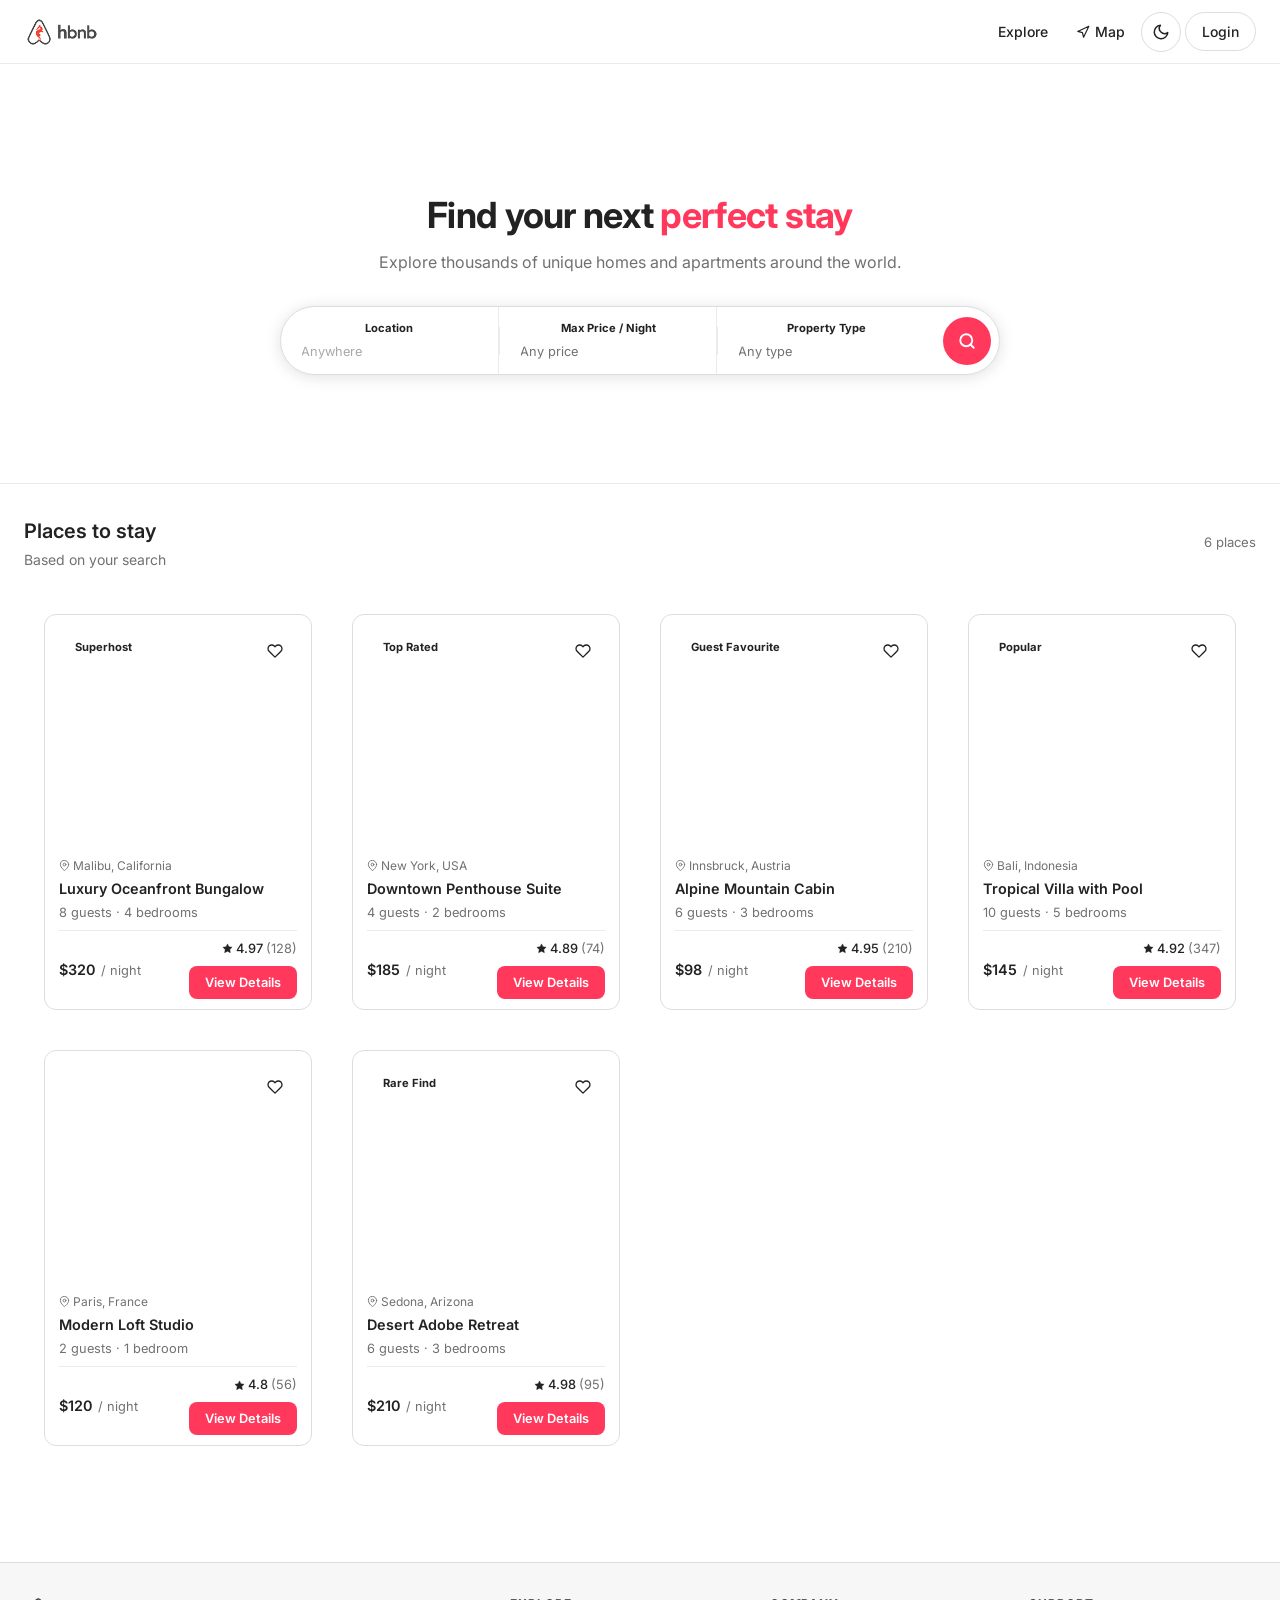
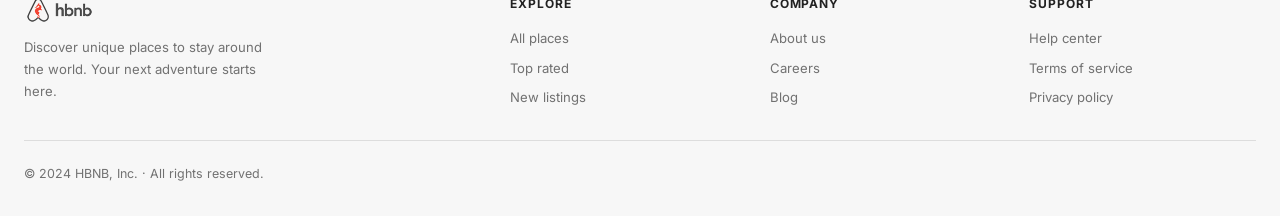
==== commit 2706bf3f: "Merge pull request #4 from m7md-d/feature/auth-system merge Feature/auth-system to dev" ====
--- a/part4/index.html
+++ b/part4/index.html
@@ -27,19 +27,7 @@
                     <svg id="icon-moon" xmlns="http://www.w3.org/2000/svg" width="18" height="18" viewBox="0 0 24 24" fill="none" stroke="currentColor" stroke-width="2" stroke-linecap="round" stroke-linejoin="round"><path d="M21 12.79A9 9 0 1 1 11.21 3 7 7 0 0 0 21 12.79z"/></svg>
                     <svg id="icon-sun" xmlns="http://www.w3.org/2000/svg" width="18" height="18" viewBox="0 0 24 24" fill="none" stroke="currentColor" stroke-width="2" stroke-linecap="round" stroke-linejoin="round" style="display:none;"><circle cx="12" cy="12" r="5"/><line x1="12" y1="1" x2="12" y2="3"/><line x1="12" y1="21" x2="12" y2="23"/><line x1="4.22" y1="4.22" x2="5.64" y2="5.64"/><line x1="18.36" y1="18.36" x2="19.78" y2="19.78"/><line x1="1" y1="12" x2="3" y2="12"/><line x1="21" y1="12" x2="23" y2="12"/><line x1="4.22" y1="19.78" x2="5.64" y2="18.36"/><line x1="18.36" y1="5.64" x2="19.78" y2="4.22"/></svg>
                 </button>
-                <a href="login.html" class="login-button" id="login-link">Login</a>
-                <a href="add_place.html" class="login-button" id="add-place-link" style="display: none; margin-right: 0.5rem;">Add a Place</a>
-                <div class="account-menu" id="account-menu" style="display: none; position: relative; margin-left: 0.5rem;">
-                    <button class="account-btn" id="account-btn" aria-label="Account menu" style="background:none; border:none; cursor:pointer; color: var(--text);">
-                        <svg xmlns="http://www.w3.org/2000/svg" width="24" height="24" viewBox="0 0 24 24" fill="none" stroke="currentColor" stroke-width="2" stroke-linecap="round" stroke-linejoin="round"><path d="M20 21v-2a4 4 0 0 0-4-4H8a4 4 0 0 0-4 4v2"/><circle cx="12" cy="7" r="4"/></svg>
-                    </button>
-                    <div class="account-dropdown" id="account-dropdown" style="display: none; position: absolute; right: 0; top: 100%; background: var(--surface); border: 1px solid var(--border); border-radius: 8px; box-shadow: 0 4px 12px rgba(0,0,0,0.1); padding: 0.5rem 0; min-width: 150px; z-index: 100; margin-top: 0.5rem;">
-                        <a href="#" id="become-owner-link" style="display: block; padding: 0.5rem 1.2rem; color: var(--text); text-decoration: none; font-size: 0.95rem; font-weight: 500; transition: background 0.2s;" onmouseover="this.style.background='var(--bg-hover)'" onmouseout="this.style.background='transparent'">Become Owner</a>
-                        <a href="#" id="switch-traveler-link" style="display: none; padding: 0.5rem 1.2rem; color: var(--text); text-decoration: none; font-size: 0.95rem; font-weight: 500; transition: background 0.2s;" onmouseover="this.style.background='var(--bg-hover)'" onmouseout="this.style.background='transparent'">Switch to Traveler</a>
-                        <a href="admin.html" id="admin-link" style="display: none; padding: 0.5rem 1.2rem; color: #FF385C; text-decoration: none; font-size: 0.95rem; font-weight: 600; transition: background 0.2s;" onmouseover="this.style.background='var(--bg-hover)'" onmouseout="this.style.background='transparent'">⚙ Admin Dashboard</a>
-                        <a href="#" id="logout-link" style="display: block; padding: 0.5rem 1.2rem; color: var(--text); text-decoration: none; font-size: 0.95rem; font-weight: 500; transition: background 0.2s;" onmouseover="this.style.background='var(--bg-hover)'" onmouseout="this.style.background='transparent'">Log out</a>
-                    </div>
-                </div>
+                <a href="login.html" class="login-button">Login</a>
             </nav>
         </div>
     </header>
@@ -57,18 +45,18 @@
             <section id="filter" aria-label="Search and filter places">
                 <div class="filter-group">
                     <label for="location-filter">Location</label>
-                    <select id="location-filter" aria-label="Location">
-                        <option value="all">Anywhere</option>
-                    </select>
+                    <input type="text" id="location-filter" placeholder="Anywhere" aria-label="Location">
                 </div>
                 <div class="filter-divider" role="separator"></div>
                 <div class="filter-group">
                     <label for="price-filter">Max Price / Night</label>
                     <select id="price-filter" aria-label="Maximum price per night">
-                        <option value="all">All</option>
-                        <option value="10">10</option>
-                        <option value="50">50</option>
-                        <option value="100">100</option>
+                        <option value="all">Any price</option>
+                        <option value="50">Up to $50</option>
+                        <option value="100">Up to $100</option>
+                        <option value="200">Up to $200</option>
+                        <option value="500">Up to $500</option>
+                        <option value="1000">Up to $1,000</option>
                     </select>
                 </div>
                 <div class="filter-divider" role="separator"></div>
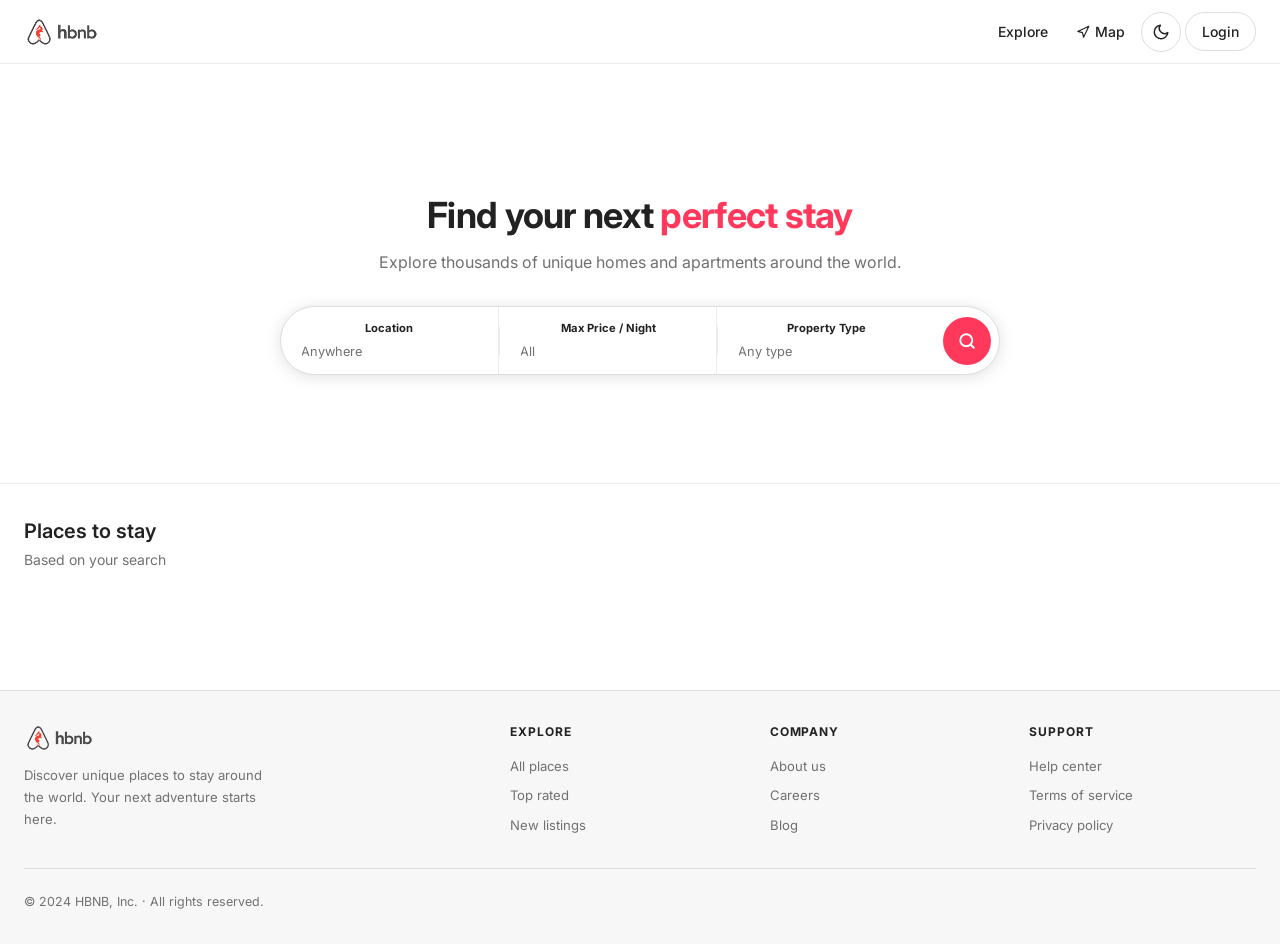
==== commit a390b49c: "refactor(frontend): decouple scripts.js into modular ES6 Javascript files and update HTML references" ====
--- a/part4/index.html
+++ b/part4/index.html
@@ -27,7 +27,19 @@
                     <svg id="icon-moon" xmlns="http://www.w3.org/2000/svg" width="18" height="18" viewBox="0 0 24 24" fill="none" stroke="currentColor" stroke-width="2" stroke-linecap="round" stroke-linejoin="round"><path d="M21 12.79A9 9 0 1 1 11.21 3 7 7 0 0 0 21 12.79z"/></svg>
                     <svg id="icon-sun" xmlns="http://www.w3.org/2000/svg" width="18" height="18" viewBox="0 0 24 24" fill="none" stroke="currentColor" stroke-width="2" stroke-linecap="round" stroke-linejoin="round" style="display:none;"><circle cx="12" cy="12" r="5"/><line x1="12" y1="1" x2="12" y2="3"/><line x1="12" y1="21" x2="12" y2="23"/><line x1="4.22" y1="4.22" x2="5.64" y2="5.64"/><line x1="18.36" y1="18.36" x2="19.78" y2="19.78"/><line x1="1" y1="12" x2="3" y2="12"/><line x1="21" y1="12" x2="23" y2="12"/><line x1="4.22" y1="19.78" x2="5.64" y2="18.36"/><line x1="18.36" y1="5.64" x2="19.78" y2="4.22"/></svg>
                 </button>
-                <a href="login.html" class="login-button">Login</a>
+                <a href="login.html" class="login-button" id="login-link">Login</a>
+                <a href="add_place.html" class="login-button" id="add-place-link" style="display: none; margin-right: 0.5rem;">Add a Place</a>
+                <div class="account-menu" id="account-menu" style="display: none; position: relative; margin-left: 0.5rem;">
+                    <button class="account-btn" id="account-btn" aria-label="Account menu" style="background:none; border:none; cursor:pointer; color: var(--text);">
+                        <svg xmlns="http://www.w3.org/2000/svg" width="24" height="24" viewBox="0 0 24 24" fill="none" stroke="currentColor" stroke-width="2" stroke-linecap="round" stroke-linejoin="round"><path d="M20 21v-2a4 4 0 0 0-4-4H8a4 4 0 0 0-4 4v2"/><circle cx="12" cy="7" r="4"/></svg>
+                    </button>
+                    <div class="account-dropdown" id="account-dropdown" style="display: none; position: absolute; right: 0; top: 100%; background: var(--surface); border: 1px solid var(--border); border-radius: 8px; box-shadow: 0 4px 12px rgba(0,0,0,0.1); padding: 0.5rem 0; min-width: 150px; z-index: 100; margin-top: 0.5rem;">
+                        <a href="#" id="become-owner-link" style="display: block; padding: 0.5rem 1.2rem; color: var(--text); text-decoration: none; font-size: 0.95rem; font-weight: 500; transition: background 0.2s;" onmouseover="this.style.background='var(--bg-hover)'" onmouseout="this.style.background='transparent'">Become Owner</a>
+                        <a href="#" id="switch-traveler-link" style="display: none; padding: 0.5rem 1.2rem; color: var(--text); text-decoration: none; font-size: 0.95rem; font-weight: 500; transition: background 0.2s;" onmouseover="this.style.background='var(--bg-hover)'" onmouseout="this.style.background='transparent'">Switch to Traveler</a>
+                        <a href="admin.html" id="admin-link" style="display: none; padding: 0.5rem 1.2rem; color: #FF385C; text-decoration: none; font-size: 0.95rem; font-weight: 600; transition: background 0.2s;" onmouseover="this.style.background='var(--bg-hover)'" onmouseout="this.style.background='transparent'">⚙ Admin Dashboard</a>
+                        <a href="#" id="logout-link" style="display: block; padding: 0.5rem 1.2rem; color: var(--text); text-decoration: none; font-size: 0.95rem; font-weight: 500; transition: background 0.2s;" onmouseover="this.style.background='var(--bg-hover)'" onmouseout="this.style.background='transparent'">Log out</a>
+                    </div>
+                </div>
             </nav>
         </div>
     </header>
@@ -45,18 +57,18 @@
             <section id="filter" aria-label="Search and filter places">
                 <div class="filter-group">
                     <label for="location-filter">Location</label>
-                    <input type="text" id="location-filter" placeholder="Anywhere" aria-label="Location">
+                    <select id="location-filter" aria-label="Location">
+                        <option value="all">Anywhere</option>
+                    </select>
                 </div>
                 <div class="filter-divider" role="separator"></div>
                 <div class="filter-group">
                     <label for="price-filter">Max Price / Night</label>
                     <select id="price-filter" aria-label="Maximum price per night">
-                        <option value="all">Any price</option>
-                        <option value="50">Up to $50</option>
-                        <option value="100">Up to $100</option>
-                        <option value="200">Up to $200</option>
-                        <option value="500">Up to $500</option>
-                        <option value="1000">Up to $1,000</option>
+                        <option value="all">All</option>
+                        <option value="10">10</option>
+                        <option value="50">50</option>
+                        <option value="100">100</option>
                     </select>
                 </div>
                 <div class="filter-divider" role="separator"></div>
@@ -131,6 +143,6 @@
         </div>
     </footer>
 
-    <script src="scripts.js"></script>
+    <script type="module" src="js/home.js"></script>
 </body>
 </html>
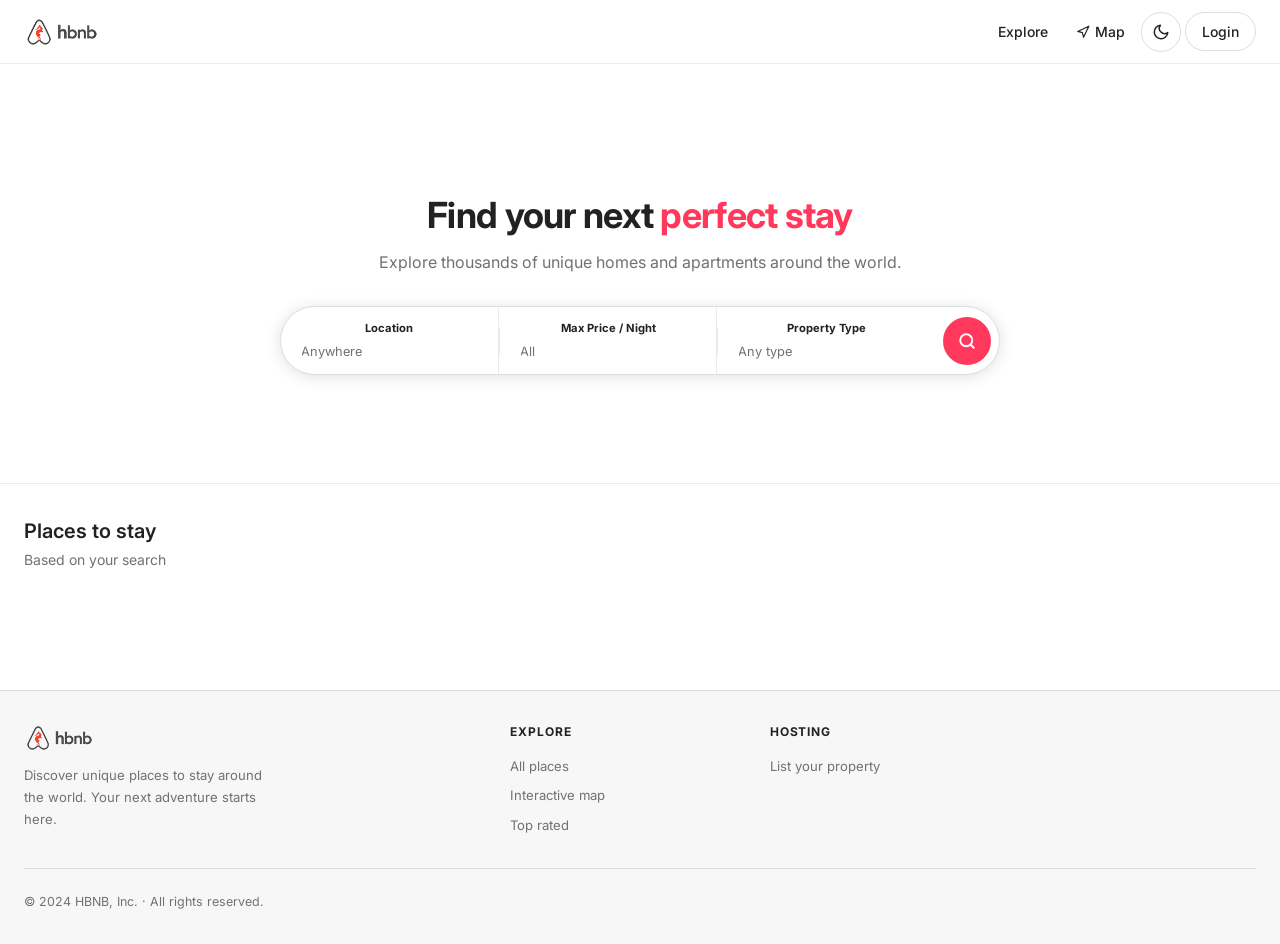
==== commit 24b1b21c: "Refactor HTML and CSS for improved readability and consistency - Updated `place.html` to enhance for" ====
--- a/part4/index.html
+++ b/part4/index.html
@@ -1,13 +1,16 @@
 <!DOCTYPE html>
 <html lang="en" data-theme="light">
+
 <head>
     <meta charset="UTF-8">
     <meta name="viewport" content="width=device-width, initial-scale=1.0">
-    <meta name="description" content="Discover and book unique places to stay around the world. Find your perfect vacation rental with HBNB.">
+    <meta name="description"
+        content="Discover and book unique places to stay around the world. Find your perfect vacation rental with HBNB.">
     <title>HBNB &mdash; Find Your Perfect Stay</title>
     <link rel="icon" type="image/png" href="images/icon.png">
     <link rel="stylesheet" href="styles.css">
 </head>
+
 <body>
 
     <!-- ===== HEADER ===== -->
@@ -19,25 +22,65 @@
             <nav aria-label="Main navigation">
                 <a href="index.html">Explore</a>
                 <a href="map.html" style="display:flex;align-items:center;gap:0.3rem;">
-                    <svg xmlns="http://www.w3.org/2000/svg" width="14" height="14" viewBox="0 0 24 24" fill="none" stroke="currentColor" stroke-width="2" stroke-linecap="round" stroke-linejoin="round"><polygon points="3 11 22 2 13 21 11 13 3 11"/></svg>
+                    <svg xmlns="http://www.w3.org/2000/svg" width="14" height="14" viewBox="0 0 24 24" fill="none"
+                        stroke="currentColor" stroke-width="2" stroke-linecap="round" stroke-linejoin="round">
+                        <polygon points="3 11 22 2 13 21 11 13 3 11" />
+                    </svg>
                     Map
                 </a>
-                <button class="theme-toggle" id="theme-toggle" aria-label="Toggle dark mode" title="Toggle dark/light mode">
+                <button class="theme-toggle" id="theme-toggle" aria-label="Toggle dark mode"
+                    title="Toggle dark/light mode">
                     <!-- Sun / Moon icon swapped by JS -->
-                    <svg id="icon-moon" xmlns="http://www.w3.org/2000/svg" width="18" height="18" viewBox="0 0 24 24" fill="none" stroke="currentColor" stroke-width="2" stroke-linecap="round" stroke-linejoin="round"><path d="M21 12.79A9 9 0 1 1 11.21 3 7 7 0 0 0 21 12.79z"/></svg>
-                    <svg id="icon-sun" xmlns="http://www.w3.org/2000/svg" width="18" height="18" viewBox="0 0 24 24" fill="none" stroke="currentColor" stroke-width="2" stroke-linecap="round" stroke-linejoin="round" style="display:none;"><circle cx="12" cy="12" r="5"/><line x1="12" y1="1" x2="12" y2="3"/><line x1="12" y1="21" x2="12" y2="23"/><line x1="4.22" y1="4.22" x2="5.64" y2="5.64"/><line x1="18.36" y1="18.36" x2="19.78" y2="19.78"/><line x1="1" y1="12" x2="3" y2="12"/><line x1="21" y1="12" x2="23" y2="12"/><line x1="4.22" y1="19.78" x2="5.64" y2="18.36"/><line x1="18.36" y1="5.64" x2="19.78" y2="4.22"/></svg>
+                    <svg id="icon-moon" xmlns="http://www.w3.org/2000/svg" width="18" height="18" viewBox="0 0 24 24"
+                        fill="none" stroke="currentColor" stroke-width="2" stroke-linecap="round"
+                        stroke-linejoin="round">
+                        <path d="M21 12.79A9 9 0 1 1 11.21 3 7 7 0 0 0 21 12.79z" />
+                    </svg>
+                    <svg id="icon-sun" xmlns="http://www.w3.org/2000/svg" width="18" height="18" viewBox="0 0 24 24"
+                        fill="none" stroke="currentColor" stroke-width="2" stroke-linecap="round"
+                        stroke-linejoin="round" style="display:none;">
+                        <circle cx="12" cy="12" r="5" />
+                        <line x1="12" y1="1" x2="12" y2="3" />
+                        <line x1="12" y1="21" x2="12" y2="23" />
+                        <line x1="4.22" y1="4.22" x2="5.64" y2="5.64" />
+                        <line x1="18.36" y1="18.36" x2="19.78" y2="19.78" />
+                        <line x1="1" y1="12" x2="3" y2="12" />
+                        <line x1="21" y1="12" x2="23" y2="12" />
+                        <line x1="4.22" y1="19.78" x2="5.64" y2="18.36" />
+                        <line x1="18.36" y1="5.64" x2="19.78" y2="4.22" />
+                    </svg>
                 </button>
                 <a href="login.html" class="login-button" id="login-link">Login</a>
-                <a href="add_place.html" class="login-button" id="add-place-link" style="display: none; margin-right: 0.5rem;">Add a Place</a>
-                <div class="account-menu" id="account-menu" style="display: none; position: relative; margin-left: 0.5rem;">
-                    <button class="account-btn" id="account-btn" aria-label="Account menu" style="background:none; border:none; cursor:pointer; color: var(--text);">
-                        <svg xmlns="http://www.w3.org/2000/svg" width="24" height="24" viewBox="0 0 24 24" fill="none" stroke="currentColor" stroke-width="2" stroke-linecap="round" stroke-linejoin="round"><path d="M20 21v-2a4 4 0 0 0-4-4H8a4 4 0 0 0-4 4v2"/><circle cx="12" cy="7" r="4"/></svg>
+                <a href="add_place.html" class="login-button" id="add-place-link"
+                    style="display: none; margin-right: 0.5rem;">Add a Place</a>
+                <div class="account-menu" id="account-menu"
+                    style="display: none; position: relative; margin-left: 0.5rem;">
+                    <button class="account-btn" id="account-btn" aria-label="Account menu"
+                        style="background:none; border:none; cursor:pointer; color: var(--text);">
+                        <svg xmlns="http://www.w3.org/2000/svg" width="24" height="24" viewBox="0 0 24 24" fill="none"
+                            stroke="currentColor" stroke-width="2" stroke-linecap="round" stroke-linejoin="round">
+                            <path d="M20 21v-2a4 4 0 0 0-4-4H8a4 4 0 0 0-4 4v2" />
+                            <circle cx="12" cy="7" r="4" />
+                        </svg>
                     </button>
-                    <div class="account-dropdown" id="account-dropdown" style="display: none; position: absolute; right: 0; top: 100%; background: var(--surface); border: 1px solid var(--border); border-radius: 8px; box-shadow: 0 4px 12px rgba(0,0,0,0.1); padding: 0.5rem 0; min-width: 150px; z-index: 100; margin-top: 0.5rem;">
-                        <a href="#" id="become-owner-link" style="display: block; padding: 0.5rem 1.2rem; color: var(--text); text-decoration: none; font-size: 0.95rem; font-weight: 500; transition: background 0.2s;" onmouseover="this.style.background='var(--bg-hover)'" onmouseout="this.style.background='transparent'">Become Owner</a>
-                        <a href="#" id="switch-traveler-link" style="display: none; padding: 0.5rem 1.2rem; color: var(--text); text-decoration: none; font-size: 0.95rem; font-weight: 500; transition: background 0.2s;" onmouseover="this.style.background='var(--bg-hover)'" onmouseout="this.style.background='transparent'">Switch to Traveler</a>
-                        <a href="admin.html" id="admin-link" style="display: none; padding: 0.5rem 1.2rem; color: #FF385C; text-decoration: none; font-size: 0.95rem; font-weight: 600; transition: background 0.2s;" onmouseover="this.style.background='var(--bg-hover)'" onmouseout="this.style.background='transparent'">⚙ Admin Dashboard</a>
-                        <a href="#" id="logout-link" style="display: block; padding: 0.5rem 1.2rem; color: var(--text); text-decoration: none; font-size: 0.95rem; font-weight: 500; transition: background 0.2s;" onmouseover="this.style.background='var(--bg-hover)'" onmouseout="this.style.background='transparent'">Log out</a>
+                    <div class="account-dropdown" id="account-dropdown"
+                        style="display: none; position: absolute; right: 0; top: 100%; background: var(--surface); border: 1px solid var(--border); border-radius: 8px; box-shadow: 0 4px 12px rgba(0,0,0,0.1); padding: 0.5rem 0; min-width: 150px; z-index: 100; margin-top: 0.5rem;">
+                        <a href="#" id="become-owner-link"
+                            style="display: block; padding: 0.5rem 1.2rem; color: var(--text); text-decoration: none; font-size: 0.95rem; font-weight: 500; transition: background 0.2s;"
+                            onmouseover="this.style.background='var(--bg-hover)'"
+                            onmouseout="this.style.background='transparent'">Become Owner</a>
+                        <a href="#" id="switch-traveler-link"
+                            style="display: none; padding: 0.5rem 1.2rem; color: var(--text); text-decoration: none; font-size: 0.95rem; font-weight: 500; transition: background 0.2s;"
+                            onmouseover="this.style.background='var(--bg-hover)'"
+                            onmouseout="this.style.background='transparent'">Switch to Traveler</a>
+                        <a href="admin.html" id="admin-link"
+                            style="display: none; padding: 0.5rem 1.2rem; color: #FF385C; text-decoration: none; font-size: 0.95rem; font-weight: 600; transition: background 0.2s;"
+                            onmouseover="this.style.background='var(--bg-hover)'"
+                            onmouseout="this.style.background='transparent'">⚙ Admin Dashboard</a>
+                        <a href="#" id="logout-link"
+                            style="display: block; padding: 0.5rem 1.2rem; color: var(--text); text-decoration: none; font-size: 0.95rem; font-weight: 500; transition: background 0.2s;"
+                            onmouseover="this.style.background='var(--bg-hover)'"
+                            onmouseout="this.style.background='transparent'">Log out</a>
                     </div>
                 </div>
             </nav>
@@ -83,7 +126,11 @@
                     </select>
                 </div>
                 <button class="filter-search-btn" id="search-btn" aria-label="Search places">
-                    <svg xmlns="http://www.w3.org/2000/svg" width="18" height="18" viewBox="0 0 24 24" fill="none" stroke="currentColor" stroke-width="2.5" stroke-linecap="round" stroke-linejoin="round"><circle cx="11" cy="11" r="8"/><line x1="21" y1="21" x2="16.65" y2="16.65"/></svg>
+                    <svg xmlns="http://www.w3.org/2000/svg" width="18" height="18" viewBox="0 0 24 24" fill="none"
+                        stroke="currentColor" stroke-width="2.5" stroke-linecap="round" stroke-linejoin="round">
+                        <circle cx="11" cy="11" r="8" />
+                        <line x1="21" y1="21" x2="16.65" y2="16.65" />
+                    </svg>
                 </button>
             </section>
         </div>
@@ -116,24 +163,14 @@
                     <h4>Explore</h4>
                     <ul>
                         <li><a href="index.html">All places</a></li>
-                        <li><a href="#">Top rated</a></li>
-                        <li><a href="#">New listings</a></li>
+                        <li><a href="map.html">Interactive map</a></li>
+                        <li><a href="index.html">Top rated</a></li>
                     </ul>
                 </div>
                 <div class="footer-col">
-                    <h4>Company</h4>
+                    <h4>Hosting</h4>
                     <ul>
-                        <li><a href="#">About us</a></li>
-                        <li><a href="#">Careers</a></li>
-                        <li><a href="#">Blog</a></li>
-                    </ul>
-                </div>
-                <div class="footer-col">
-                    <h4>Support</h4>
-                    <ul>
-                        <li><a href="#">Help center</a></li>
-                        <li><a href="#">Terms of service</a></li>
-                        <li><a href="#">Privacy policy</a></li>
+                        <li><a href="add_place.html">List your property</a></li>
                     </ul>
                 </div>
             </div>
@@ -145,4 +182,5 @@
 
     <script type="module" src="js/home.js"></script>
 </body>
+
 </html>
--- a/part4/styles.css
+++ b/part4/styles.css
@@ -19,10 +19,10 @@
   --primary-hover: #E31C5F;
   --primary-text: #ffffff;
   --card-bg: #ffffff;
-  --card-shadow: 0 1px 2px rgba(0,0,0,0.08), 0 4px 12px rgba(0,0,0,0.05);
-  --card-shadow-hover: 0 2px 4px rgba(0,0,0,0.08), 0 8px 24px rgba(0,0,0,0.12);
+  --card-shadow: 0 1px 2px rgba(0, 0, 0, 0.08), 0 4px 12px rgba(0, 0, 0, 0.05);
+  --card-shadow-hover: 0 2px 4px rgba(0, 0, 0, 0.08), 0 8px 24px rgba(0, 0, 0, 0.12);
   --nav-bg: #ffffff;
-  --nav-border: rgba(0,0,0,0.08);
+  --nav-border: rgba(0, 0, 0, 0.08);
   --input-bg: #ffffff;
   --input-border: #b0b0b0;
   --input-focus: #222222;
@@ -34,7 +34,7 @@
   --badge-bg: #f7f7f7;
   --badge-border: #dddddd;
   --link-color: #222222;
-  --overlay: rgba(0,0,0,0.08);
+  --overlay: rgba(0, 0, 0, 0.08);
 }
 
 /* ── Dark Mode Variables ── */
@@ -51,10 +51,10 @@
   --primary-hover: #ff5070;
   --primary-text: #ffffff;
   --card-bg: #1e1e1e;
-  --card-shadow: 0 1px 2px rgba(0,0,0,0.3), 0 4px 12px rgba(0,0,0,0.2);
-  --card-shadow-hover: 0 2px 4px rgba(0,0,0,0.4), 0 8px 24px rgba(0,0,0,0.3);
+  --card-shadow: 0 1px 2px rgba(0, 0, 0, 0.3), 0 4px 12px rgba(0, 0, 0, 0.2);
+  --card-shadow-hover: 0 2px 4px rgba(0, 0, 0, 0.4), 0 8px 24px rgba(0, 0, 0, 0.3);
   --nav-bg: #121212;
-  --nav-border: rgba(255,255,255,0.1);
+  --nav-border: rgba(255, 255, 255, 0.1);
   --input-bg: #1e1e1e;
   --input-border: #555555;
   --input-focus: #f2f2f2;
@@ -65,17 +65,21 @@
   --badge-bg: #2a2a2a;
   --badge-border: #383838;
   --link-color: #f2f2f2;
-  --overlay: rgba(255,255,255,0.06);
+  --overlay: rgba(255, 255, 255, 0.06);
 }
 
 /* ── Reset ── */
-*, *::before, *::after {
+*,
+*::before,
+*::after {
   box-sizing: border-box;
   margin: 0;
   padding: 0;
 }
 
-html { scroll-behavior: smooth; }
+html {
+  scroll-behavior: smooth;
+}
 
 body {
   font-family: 'Inter', -apple-system, BlinkMacSystemFont, 'Segoe UI', sans-serif;
@@ -97,10 +101,22 @@
 }
 
 /* ── Scrollbar ── */
-::-webkit-scrollbar { width: 6px; }
-::-webkit-scrollbar-track { background: var(--bg-secondary); }
-::-webkit-scrollbar-thumb { background: var(--border); border-radius: 3px; }
-::-webkit-scrollbar-thumb:hover { background: var(--text-secondary); }
+::-webkit-scrollbar {
+  width: 6px;
+}
+
+::-webkit-scrollbar-track {
+  background: var(--bg-secondary);
+}
+
+::-webkit-scrollbar-thumb {
+  background: var(--border);
+  border-radius: 3px;
+}
+
+::-webkit-scrollbar-thumb:hover {
+  background: var(--text-secondary);
+}
 
 /* ════════════════════════════════════════════
    HEADER / NAVBAR
@@ -135,7 +151,9 @@
   transition: opacity 0.2s;
 }
 
-.logo:hover { opacity: 0.8; }
+.logo:hover {
+  opacity: 0.8;
+}
 
 /* Nav links */
 nav {
@@ -263,7 +281,7 @@
   border: 1px solid var(--border);
   border-radius: 40px;
   background: var(--card-bg);
-  box-shadow: 0 2px 16px rgba(0,0,0,0.12);
+  box-shadow: 0 2px 16px rgba(0, 0, 0, 0.12);
   max-width: 720px;
   width: 100%;
   overflow: hidden;
@@ -271,7 +289,7 @@
 }
 
 #filter:hover {
-  box-shadow: 0 4px 24px rgba(0,0,0,0.18);
+  box-shadow: 0 4px 24px rgba(0, 0, 0, 0.18);
 }
 
 .filter-group {
@@ -385,7 +403,7 @@
 
 .place-card {
   background: var(--card-bg);
-  border-radius: 12px;
+  border-radius: 10px;
   overflow: hidden;
   margin: 20px;
   padding: 10px;
@@ -436,7 +454,7 @@
   position: absolute;
   top: 10px;
   right: 10px;
-  background: rgba(255,255,255,0.85);
+  background: rgba(255, 255, 255, 0.85);
   border: none;
   cursor: pointer;
   width: 32px;
@@ -549,7 +567,7 @@
 .place-hero-overlay {
   position: absolute;
   inset: 0;
-  background: linear-gradient(to top, rgba(0,0,0,0.5) 0%, transparent 55%);
+  background: linear-gradient(to top, rgba(0, 0, 0, 0.5) 0%, transparent 55%);
 }
 
 .place-hero-content {
@@ -573,8 +591,8 @@
 }
 
 .place-badge {
-  background: rgba(255,255,255,0.2);
-  border: 1px solid rgba(255,255,255,0.35);
+  background: rgba(255, 255, 255, 0.2);
+  border: 1px solid rgba(255, 255, 255, 0.35);
   color: #ffffff;
   padding: 0.25rem 0.65rem;
   border-radius: 20px;
@@ -594,7 +612,7 @@
 .place-details {
   background: var(--card-bg);
   border: 1px solid var(--border);
-  border-radius: 12px;
+  border-radius: 10px;
   margin: 20px 20px 20px 0;
   padding: 10px;
   transition: background 0.25s;
@@ -690,7 +708,9 @@
   object-fit: contain;
 }
 
-.amenity-icon { font-size: 1rem; }
+.amenity-icon {
+  font-size: 1rem;
+}
 
 /* Quick info grid */
 .overview-grid {
@@ -708,9 +728,22 @@
   transition: background 0.25s;
 }
 
-.overview-item-icon { font-size: 1.4rem; margin-bottom: 0.4rem; }
-.overview-item-value { font-weight: 600; font-size: 0.875rem; color: var(--text-primary); }
-.overview-item-label { font-size: 0.72rem; color: var(--text-secondary); margin-top: 0.15rem; }
+.overview-item-icon {
+  font-size: 1.4rem;
+  margin-bottom: 0.4rem;
+}
+
+.overview-item-value {
+  font-weight: 600;
+  font-size: 0.875rem;
+  color: var(--text-primary);
+}
+
+.overview-item-label {
+  font-size: 0.72rem;
+  color: var(--text-secondary);
+  margin-top: 0.15rem;
+}
 
 /* ── Booking Sidebar ── */
 .booking-card {
@@ -748,8 +781,14 @@
   border-bottom: 1px solid var(--border-light);
 }
 
-.stars { color: #222222; font-size: 0.8rem; }
-[data-theme="dark"] .stars { color: #f2f2f2; }
+.stars {
+  color: #222222;
+  font-size: 0.8rem;
+}
+
+[data-theme="dark"] .stars {
+  color: #f2f2f2;
+}
 
 .booking-features {
   display: flex;
@@ -798,7 +837,9 @@
   text-decoration: none;
 }
 
-.book-button:hover { background: var(--primary-hover); }
+.book-button:hover {
+  background: var(--primary-hover);
+}
 
 .booking-note {
   text-align: center;
@@ -810,7 +851,9 @@
 /* ════════════════════════════════════════════
    REVIEWS  (place.html)
    ════════════════════════════════════════════ */
-#reviews { margin-top: 2.5rem; }
+#reviews {
+  margin-top: 2.5rem;
+}
 
 .reviews-header {
   display: flex;
@@ -840,7 +883,7 @@
 .review-card {
   background: var(--card-bg);
   border: 1px solid var(--border);
-  border-radius: 12px;
+  border-radius: 10px;
   padding: 10px;
   margin: 20px;
   transition: background 0.25s, border-color 0.25s;
@@ -891,7 +934,9 @@
   padding: 0 0.5rem;
 }
 
-[data-theme="dark"] .review-rating { color: #f2f2f2; }
+[data-theme="dark"] .review-rating {
+  color: #f2f2f2;
+}
 
 .review-text {
   font-size: 0.82rem;
@@ -907,7 +952,7 @@
   margin: 20px;
   padding: 10px;
   border: 1px solid var(--border);
-  border-radius: 12px;
+  border-radius: 10px;
   background: var(--card-bg);
   margin-top: 2rem;
   transition: background 0.25s, border-color 0.25s;
@@ -1037,7 +1082,7 @@
 .login-card {
   background: var(--card-bg);
   border: 1px solid var(--border);
-  border-radius: 12px;
+  border-radius: 10px;
   padding: 2rem;
   box-shadow: var(--card-shadow);
   transition: background 0.25s, border-color 0.25s;
@@ -1151,7 +1196,7 @@
 .review-form-card {
   background: var(--card-bg);
   border: 1px solid var(--border);
-  border-radius: 12px;
+  border-radius: 10px;
   padding: 2rem;
   transition: background 0.25s, border-color 0.25s;
 }
@@ -1164,7 +1209,9 @@
   justify-content: flex-end;
 }
 
-.star-rating-input input { display: none; }
+.star-rating-input input {
+  display: none;
+}
 
 .star-rating-input label {
   font-size: 1.75rem;
@@ -1176,9 +1223,9 @@
   line-height: 1;
 }
 
-.star-rating-input input:checked ~ label,
+.star-rating-input input:checked~label,
 .star-rating-input label:hover,
-.star-rating-input label:hover ~ label {
+.star-rating-input label:hover~label {
   color: #FFB800;
 }
 
@@ -1268,7 +1315,10 @@
   margin-bottom: 1.5rem;
 }
 
-.footer-brand img { height: 30px; margin-bottom: 0.75rem; }
+.footer-brand img {
+  height: 30px;
+  margin-bottom: 0.75rem;
+}
 
 .footer-brand p {
   font-size: 0.82rem;
@@ -1299,7 +1349,9 @@
   transition: color 0.2s;
 }
 
-.footer-col ul li a:hover { color: var(--text-primary); }
+.footer-col ul li a:hover {
+  color: var(--text-primary);
+}
 
 .footer-bottom {
   display: flex;
@@ -1312,6 +1364,45 @@
 .footer-copyright {
   font-size: 0.78rem;
   color: var(--text-secondary);
+}
+
+.footer-btns {
+  display: flex;
+  gap: 0.75rem;
+  flex-wrap: wrap;
+}
+
+.footer-btn {
+  background: var(--bg-secondary);
+  color: var(--text-primary);
+  border: 1px solid var(--border);
+  padding: 0.5rem 1rem;
+  border-radius: 20px;
+  font-size: 0.78rem;
+  font-weight: 500;
+  transition: all 0.2s;
+  display: inline-flex;
+  align-items: center;
+  gap: 0.4rem;
+  cursor: pointer;
+}
+
+.footer-btn:hover {
+  background: var(--bg-tertiary);
+  border-color: var(--text-muted);
+  box-shadow: 0 2px 4px rgba(0, 0, 0, 0.05);
+}
+
+.footer-btn-primary {
+  background: var(--primary);
+  color: #fff;
+  border-color: var(--primary);
+}
+
+.footer-btn-primary:hover {
+  background: var(--primary-hover);
+  border-color: var(--primary-hover);
+  color: #fff;
 }
 
 /* ════════════════════════════════════════════
@@ -1324,7 +1415,11 @@
   grid-column: 1 / -1;
 }
 
-.empty-state-icon { font-size: 3rem; display: block; margin-bottom: 0.75rem; }
+.empty-state-icon {
+  font-size: 3rem;
+  display: block;
+  margin-bottom: 0.75rem;
+}
 
 .empty-state h3 {
   font-size: 1.1rem;
@@ -1336,7 +1431,9 @@
 /* ════════════════════════════════════════════
    UTILITIES
    ════════════════════════════════════════════ */
-.text-primary-color { color: var(--primary); }
+.text-primary-color {
+  color: var(--primary);
+}
 
 .badge-pill {
   display: inline-block;
@@ -1356,44 +1453,113 @@
   .place-layout {
     grid-template-columns: 1fr;
   }
-  .booking-card { position: static; }
-  .footer-top { grid-template-columns: 1fr 1fr; }
+
+  .booking-card {
+    position: static;
+  }
+
+  .footer-top {
+    grid-template-columns: 1fr 1fr;
+  }
 }
 
 @media (max-width: 768px) {
-  header { padding: 0 1rem; }
-
-  .hero { padding: 2rem 1rem 1.5rem; }
-  .hero h1 { font-size: 1.5rem; }
+  header {
+    padding: 0 1rem;
+  }
+
+  .hero {
+    padding: 2rem 1rem 1.5rem;
+  }
+
+  .hero h1 {
+    font-size: 1.5rem;
+  }
 
   #filter {
     flex-direction: column;
     border-radius: 12px;
     max-width: 100%;
   }
-  .filter-group { border-right: none !important; border-bottom: 1px solid var(--border-light); }
-  .filter-group:last-of-type { border-bottom: none; }
-  .filter-divider { display: none; }
-  .filter-search-btn { width: 100%; height: 44px; border-radius: 8px; margin: 0.5rem; width: calc(100% - 1rem); }
-
-  main { padding: 1.25rem 1rem; }
-
-  #places-list { grid-template-columns: 1fr; }
-  .place-card { margin: 10px 0; }
-  .review-card { margin: 10px 0; }
-  .place-details { margin: 0; }
-  .add-review { margin: 1.5rem 0 0; }
-
-  .footer-top { grid-template-columns: 1fr; gap: 1.25rem; }
-  .footer-bottom { flex-direction: column; align-items: flex-start; }
-
-  .place-hero { height: 260px; }
-  .place-hero-content h1 { font-size: 1.25rem; }
+
+  .filter-group {
+    border-right: none !important;
+    border-bottom: 1px solid var(--border-light);
+  }
+
+  .filter-group:last-of-type {
+    border-bottom: none;
+  }
+
+  .filter-divider {
+    display: none;
+  }
+
+  .filter-search-btn {
+    width: 100%;
+    height: 44px;
+    border-radius: 8px;
+    margin: 0.5rem;
+    width: calc(100% - 1rem);
+  }
+
+  main {
+    padding: 1.25rem 1rem;
+  }
+
+  #places-list {
+    grid-template-columns: 1fr;
+  }
+
+  .place-card {
+    margin: 10px 0;
+  }
+
+  .review-card {
+    margin: 10px 0;
+  }
+
+  .place-details {
+    margin: 0;
+  }
+
+  .add-review {
+    margin: 1.5rem 0 0;
+  }
+
+  .footer-top {
+    grid-template-columns: 1fr;
+    gap: 1.25rem;
+  }
+
+  .footer-bottom {
+    flex-direction: column;
+    align-items: flex-start;
+  }
+
+  .place-hero {
+    height: 260px;
+  }
+
+  .place-hero-content h1 {
+    font-size: 1.25rem;
+  }
 }
 
 @media (max-width: 480px) {
-  .hero h1 { font-size: 1.3rem; }
-  .login-card { padding: 1.5rem; }
-  .review-form-card { padding: 1.25rem; }
-  .social-login-grid { grid-template-columns: 1fr; }
+  .hero h1 {
+    font-size: 1.3rem;
+  }
+
+  .login-card {
+    padding: 1.5rem;
+  }
+
+  .review-form-card {
+    padding: 1.25rem;
+  }
+
+  .social-login-grid {
+    grid-template-columns: 1fr;
+  }
 }
